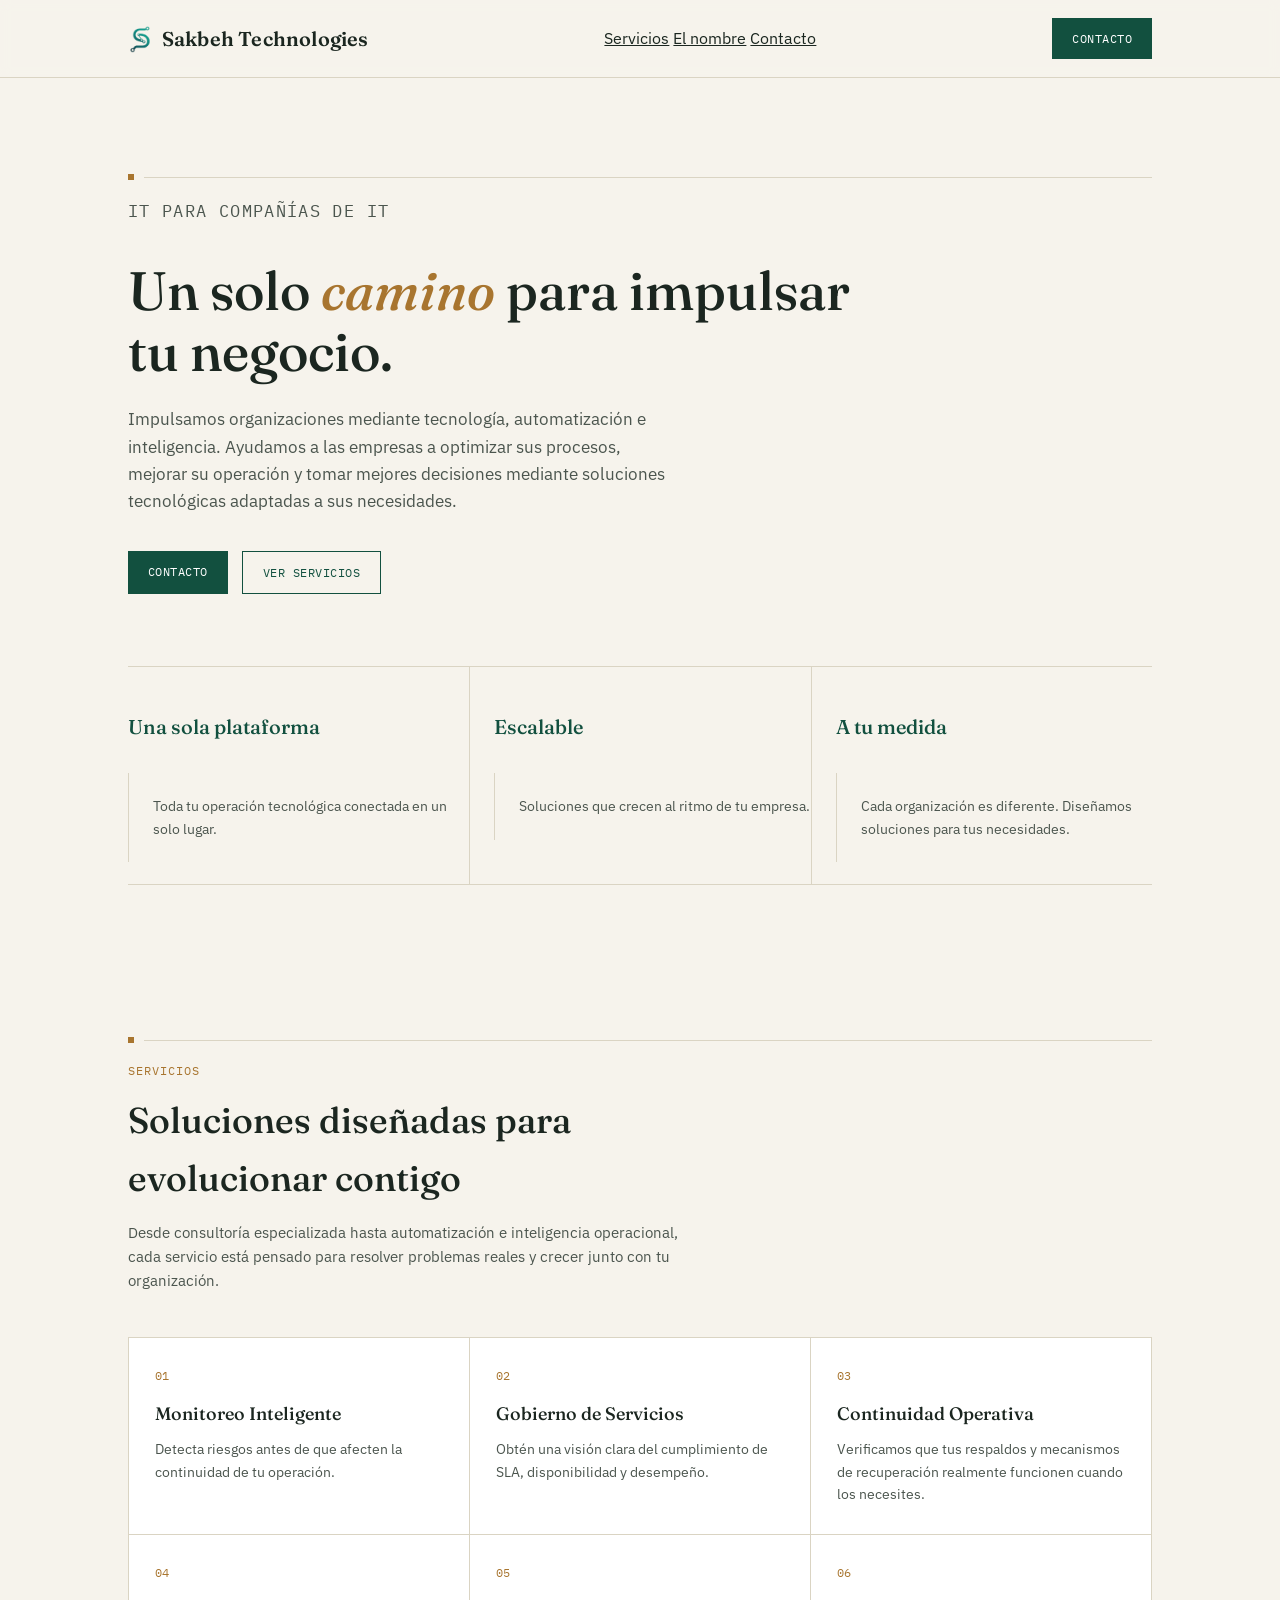
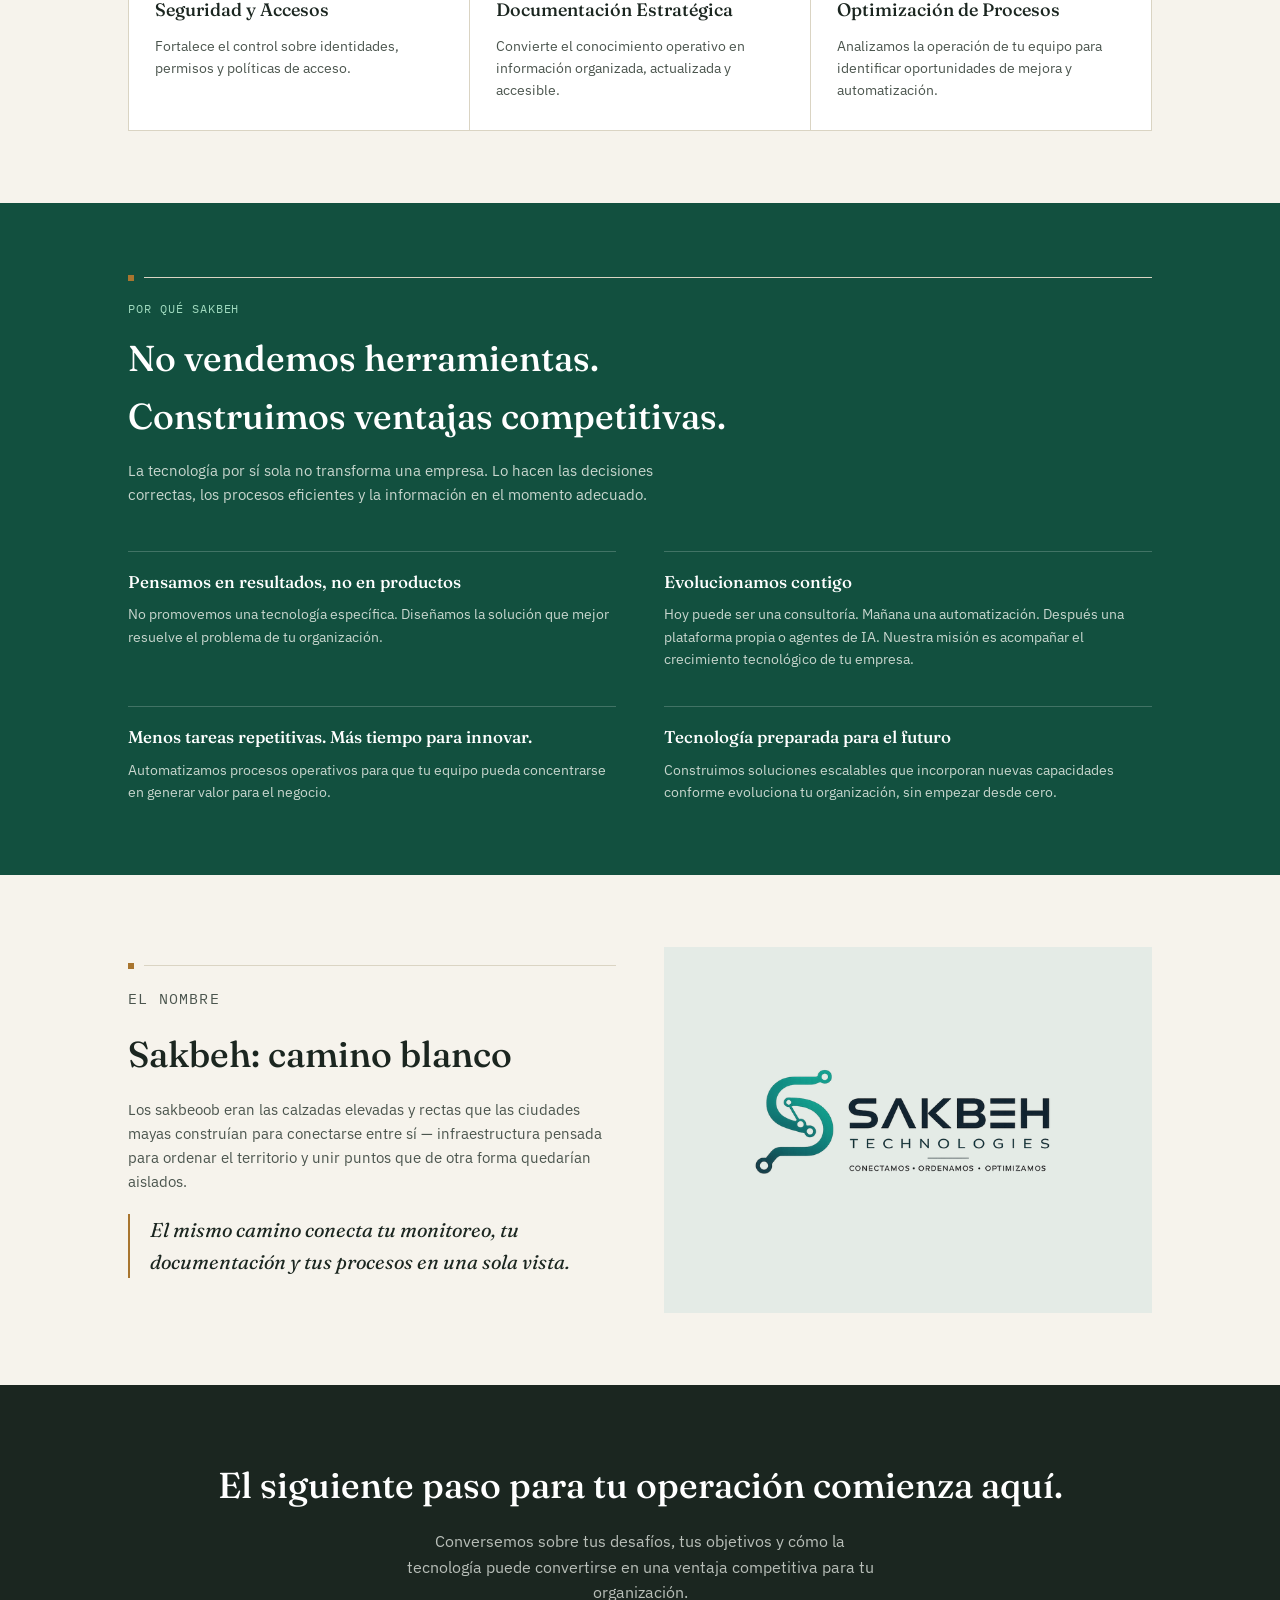
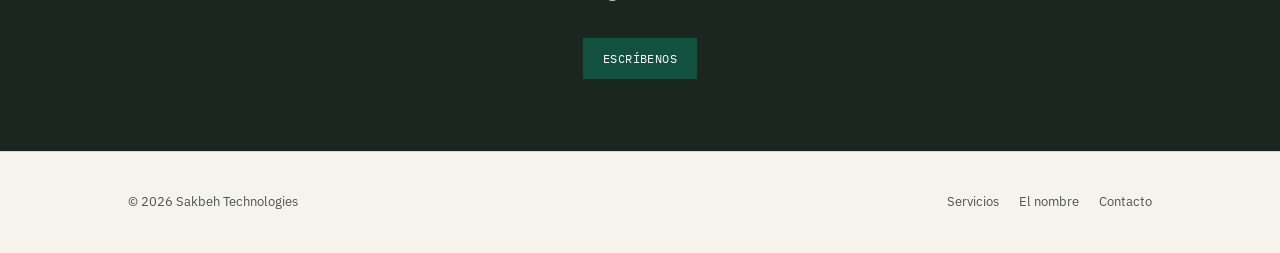
==== index.html @ a86a06f8 "Add files via upload" ====
<!DOCTYPE html>
<html lang="es-MX">
<head>
<meta charset="UTF-8">
<meta name="viewport" content="width=device-width, initial-scale=1.0">
<title>Sakbeh Technologies — Orden y visibilidad para tu infraestructura de IT</title>
<meta name="description" content="Monitoreo, documentación y mejora de procesos para compañías de IT. Suscripción mensual, sin instalaciones complejas.">
<link rel="preconnect" href="https://fonts.googleapis.com">
<link rel="preconnect" href="https://fonts.gstatic.com" crossorigin>
<link href="https://fonts.googleapis.com/css2?family=Fraunces:opsz,wght@9..144,400;9..144,500;9..144,600&family=IBM+Plex+Sans:wght@400;500;600&family=IBM+Plex+Mono:wght@500&display=swap" rel="stylesheet">
<style>
  :root{
    --bg:#F6F3EC;
    --bg-raised:#FFFFFF;
    --ink:#1B2620;
    --ink-soft:#4B554E;
    --accent:#12503F;
    --accent-soft:#E4EBE6;
    --gold:#A8752F;
    --line:#DAD4C3;
    --font-display:'Fraunces', serif;
    --font-body:'IBM Plex Sans', sans-serif;
    --font-mono:'IBM Plex Mono', monospace;
  }
  *{box-sizing:border-box;}
  html{scroll-behavior:smooth;}
  body{
    margin:0;
    background:var(--bg);
    color:var(--ink);
    font-family:var(--font-body);
    line-height:1.6;
    -webkit-font-smoothing:antialiased;
  }
  a{color:inherit;}
  .wrap{max-width:1080px;margin:0 auto;padding:0 28px;}
  .eyebrow{
    font-family:var(--font-mono);
    font-size:12px;
    letter-spacing:.08em;
    text-transform:uppercase;
    color:var(--gold);
  }

  /* Path motif — a running horizontal line with waypoints, echoing a sakbe' */
  .path-rule{
    display:flex;
    align-items:center;
    gap:10px;
    margin:0 0 18px;
  }
  .path-rule .dot{width:6px;height:6px;background:var(--gold);flex:none;}
  .path-rule .seg{height:1px;background:var(--line);flex:1;}

  /* Header */
  header{
    position:sticky;top:0;
    background:rgba(246,243,236,.92);
    backdrop-filter:blur(6px);
    border-bottom:1px solid var(--line);
    z-index:10;
  }
  .nav{
    display:flex;align-items:center;justify-content:space-between;
    padding:18px 28px;max-width:1080px;margin:0 auto;
  }
  .brand{
    font-family:var(--font-display);
    font-size:20px;font-weight:600;letter-spacing:.01em;
    display:flex;align-items:center;gap:10px;text-decoration:none;
  }
  .brand-icon{height:28px;width:auto;flex:none;display:block;}
  nav .links{display:flex;gap:32px;font-size:14px;}
  nav .links a{text-decoration:none;color:var(--ink-soft);}
  nav .links a:hover{color:var(--accent);}
  .btn{
    font-family:var(--font-mono);
    font-size:12px;letter-spacing:.04em;text-transform:uppercase;
    background:var(--accent);color:#fff;
    padding:11px 20px;text-decoration:none;
    display:inline-block;
  }
  .btn:hover{background:#0D3D30;}
  .btn-outline{
    background:transparent;border:1px solid var(--accent);color:var(--accent);
  }
  .btn-outline:hover{background:var(--accent-soft);}
  .menu-toggle{display:none;background:none;border:none;font-size:22px;cursor:pointer;color:var(--ink);}

  /* Hero */
  .hero{padding:96px 0 80px;}
  .hero h1{
    font-family:var(--font-display);
    font-size:clamp(34px,5vw,54px);
    font-weight:500;
    line-height:1.12;
    max-width:780px;
    margin:0 0 24px;
  }
  .hero h1 em{font-style:italic;color:var(--gold);}
  .hero p{
    max-width:540px;font-size:17px;color:var(--ink-soft);margin:0 0 36px;
  }
  .hero .actions{display:flex;gap:14px;flex-wrap:wrap;}

  .stats{
    display:grid;grid-template-columns:repeat(3,1fr);
    border-top:1px solid var(--line);border-bottom:1px solid var(--line);
    margin-top:72px;
  }
  .stats div{padding:22px 0;border-left:1px solid var(--line);padding-left:24px;}
  .stats div:first-child{border-left:none;padding-left:0;}
  .stats .num{font-family:var(--font-display);font-size:20px;font-weight:500;color:var(--accent);margin-bottom:8px;}
  .stats .label{font-size:14px;color:var(--ink-soft);}

  /* Sections */
  section{padding:72px 0;}
  h2{
    font-family:var(--font-display);
    font-size:clamp(26px,3.4vw,36px);
    font-weight:500;
    margin:0 0 14px;
    max-width:600px;
  }
  .section-intro{color:var(--ink-soft);max-width:560px;margin:0 0 44px;font-size:15px;}

  .services{
    display:grid;grid-template-columns:repeat(3,1fr);gap:1px;
    background:var(--line);border:1px solid var(--line);
  }
  .service{
    background:var(--bg-raised);padding:28px 26px;
  }
  .service .idx{font-family:var(--font-mono);font-size:12px;color:var(--gold);}
  .service h3{
    font-family:var(--font-display);font-weight:500;font-size:18px;margin:14px 0 10px;
  }
  .service p{font-size:14px;color:var(--ink-soft);margin:0;}

  .why{background:var(--accent);color:#EDF2EF;}
  .why h2{color:#fff;}
  .why .section-intro{color:#C8D6CE;}
  .why-grid{display:grid;grid-template-columns:1fr 1fr;gap:36px 48px;}
  .why-item{border-top:1px solid rgba(255,255,255,.2);padding-top:16px;}
  .why-item h3{font-family:var(--font-display);font-weight:500;font-size:17px;margin:0 0 8px;color:#fff;}
  .why-item p{font-size:14px;color:#C8D6CE;margin:0;}

  .name{
    display:grid;grid-template-columns:1fr 1fr;gap:48px;align-items:center;
  }
  .name-visual{
    aspect-ratio:4/3;background:var(--accent-soft);position:relative;overflow:hidden;
    display:flex;align-items:center;justify-content:center;padding:40px;
  }
  .name-logo{max-width:80%;max-height:70%;object-fit:contain;}
  .name p{font-size:15px;color:var(--ink-soft);}
  .name blockquote{
    font-family:var(--font-display);font-style:italic;font-size:20px;
    color:var(--ink);margin:20px 0;padding-left:20px;border-left:2px solid var(--gold);
  }

  .cta{
    background:var(--ink);color:#F3F1EA;text-align:center;
  }
  .cta h2{color:#fff;max-width:none;}
  .cta p{color:#B9BFB9;max-width:480px;margin:0 auto 32px;}
  .cta .actions{display:flex;justify-content:center;gap:14px;flex-wrap:wrap;}

  footer{
    padding:40px 0;border-top:1px solid var(--line);
    display:flex;justify-content:space-between;align-items:center;flex-wrap:wrap;gap:16px;
    font-size:13px;color:var(--ink-soft);
  }
  footer .f-links{display:flex;gap:20px;}
  footer a{text-decoration:none;}
  footer a:hover{color:var(--accent);}

  @media (max-width:800px){
    .services{grid-template-columns:1fr;}
    .why-grid{grid-template-columns:1fr;}
    .name{grid-template-columns:1fr;}
    .stats{grid-template-columns:1fr;}
    .stats div{border-left:none;border-top:1px solid var(--line);padding-left:0;padding-top:16px;}
    .stats div:first-child{border-top:none;}
    nav .links{display:none;}
    .menu-toggle{display:block;}
  }
</style>
</head>
<body>

<header>
  <div class="nav">
    <a href="#" class="brand">
      <img src="[data-uri]" alt="" class="brand-icon">
      Sakbeh Technologies
    </a>
    <nav class="links">
      <a href="#servicios">Servicios</a>
      <a href="#nombre">El nombre</a>
      <a href="#contacto">Contacto</a>
    </nav>
    <a href="mailto:contacto@sakbeh.com" class="btn">Contacto</a>
  </div>
</header>

<main>
  <section class="hero">
    <div class="wrap">
      <div class="path-rule"><span class="dot"></span><span class="seg"></span></div>
      <p class="eyebrow">IT para compañías de IT</p>
      <h1>Un solo <em>camino</em> para impulsar tu negocio.</h1>
      <p>Impulsamos organizaciones mediante tecnología, automatización e inteligencia. Ayudamos a las empresas a optimizar sus procesos, mejorar su operación y tomar mejores decisiones mediante soluciones tecnológicas adaptadas a sus necesidades.</p>
      <div class="actions">
        <a href="mailto:contacto@sakbeh.com" class="btn">Contacto</a>
        <a href="#servicios" class="btn btn-outline">Ver servicios</a>
      </div>

      <div class="stats">
        <div><div class="num">Una sola plataforma</div><div class="label">Toda tu operación tecnológica conectada en un solo lugar.</div></div>
        <div><div class="num">Escalable</div><div class="label">Soluciones que crecen al ritmo de tu empresa.</div></div>
        <div><div class="num">A tu medida</div><div class="label">Cada organización es diferente. Diseñamos soluciones para tus necesidades.</div></div>
      </div>
    </div>
  </section>

  <section id="servicios">
    <div class="wrap">
      <div class="path-rule"><span class="dot"></span><span class="seg"></span></div>
      <p class="eyebrow">Servicios</p>
      <h2>Soluciones diseñadas para evolucionar contigo</h2>
      <p class="section-intro">Desde consultoría especializada hasta automatización e inteligencia operacional, cada servicio está pensado para resolver problemas reales y crecer junto con tu organización.</p>

      <div class="services">
        <div class="service">
          <div class="idx">01</div>
          <h3>Monitoreo Inteligente</h3>
          <p>Detecta riesgos antes de que afecten la continuidad de tu operación.</p>
        </div>
        <div class="service">
          <div class="idx">02</div>
          <h3>Gobierno de Servicios</h3>
          <p>Obtén una visión clara del cumplimiento de SLA, disponibilidad y desempeño.</p>
        </div>
        <div class="service">
          <div class="idx">03</div>
          <h3>Continuidad Operativa</h3>
          <p>Verificamos que tus respaldos y mecanismos de recuperación realmente funcionen cuando los necesites.</p>
        </div>
        <div class="service">
          <div class="idx">04</div>
          <h3>Seguridad y Accesos</h3>
          <p>Fortalece el control sobre identidades, permisos y políticas de acceso.</p>
        </div>
        <div class="service">
          <div class="idx">05</div>
          <h3>Documentación Estratégica</h3>
          <p>Convierte el conocimiento operativo en información organizada, actualizada y accesible.</p>
        </div>
        <div class="service">
          <div class="idx">06</div>
          <h3>Optimización de Procesos</h3>
          <p>Analizamos la operación de tu equipo para identificar oportunidades de mejora y automatización.</p>
        </div>
      </div>
    </div>
  </section>

  <section class="why">
    <div class="wrap">
      <div class="path-rule"><span class="dot"></span><span class="seg"></span></div>
      <p class="eyebrow" style="color:#9FD9BE">Por qué Sakbeh</p>
      <h2>No vendemos herramientas. Construimos ventajas competitivas.</h2>
      <p class="section-intro">La tecnología por sí sola no transforma una empresa. Lo hacen las decisiones correctas, los procesos eficientes y la información en el momento adecuado.</p>
      <div class="why-grid">
        <div class="why-item">
          <h3>Pensamos en resultados, no en productos</h3>
          <p>No promovemos una tecnología específica. Diseñamos la solución que mejor resuelve el problema de tu organización.</p>
        </div>
        <div class="why-item">
          <h3>Evolucionamos contigo</h3>
          <p>Hoy puede ser una consultoría. Mañana una automatización. Después una plataforma propia o agentes de IA. Nuestra misión es acompañar el crecimiento tecnológico de tu empresa.</p>
        </div>
        <div class="why-item">
          <h3>Menos tareas repetitivas. Más tiempo para innovar.</h3>
          <p>Automatizamos procesos operativos para que tu equipo pueda concentrarse en generar valor para el negocio.</p>
        </div>
        <div class="why-item">
          <h3>Tecnología preparada para el futuro</h3>
          <p>Construimos soluciones escalables que incorporan nuevas capacidades conforme evoluciona tu organización, sin empezar desde cero.</p>
        </div>
      </div>
    </div>
  </section>

  <section id="nombre">
    <div class="wrap name">
      <div>
        <div class="path-rule"><span class="dot"></span><span class="seg"></span></div>
        <p class="eyebrow">El nombre</p>
        <h2>Sakbeh: camino blanco</h2>
        <p>Los sakbeoob eran las calzadas elevadas y rectas que las ciudades mayas construían para conectarse entre sí — infraestructura pensada para ordenar el territorio y unir puntos que de otra forma quedarían aislados.</p>
        <blockquote>El mismo camino conecta tu monitoreo, tu documentación y tus procesos en una sola vista.</blockquote>
      </div>
      <div class="name-visual">
        <img src="[data-uri]" alt="Logo de Sakbeh Technologies: un camino que conecta nodos, formando una S" class="name-logo">
      </div>
    </div>
  </section>

  <section class="cta" id="contacto">
    <div class="wrap">
      <h2>El siguiente paso para tu operación comienza aquí.</h2>
      <p>Conversemos sobre tus desafíos, tus objetivos y cómo la tecnología puede convertirse en una ventaja competitiva para tu organización.</p>
      <div class="actions">
        <a href="mailto:contacto@sakbeh.com" class="btn">Escríbenos</a>
      </div>
    </div>
  </section>
</main>

<footer>
  <div class="wrap" style="display:flex;justify-content:space-between;align-items:center;flex-wrap:wrap;gap:16px;width:100%;">
    <span>© 2026 Sakbeh Technologies</span>
    <div class="f-links">
      <a href="#servicios">Servicios</a>
      <a href="#nombre">El nombre</a>
      <a href="#contacto">Contacto</a>
    </div>
  </div>
</footer>

</body>
</html>
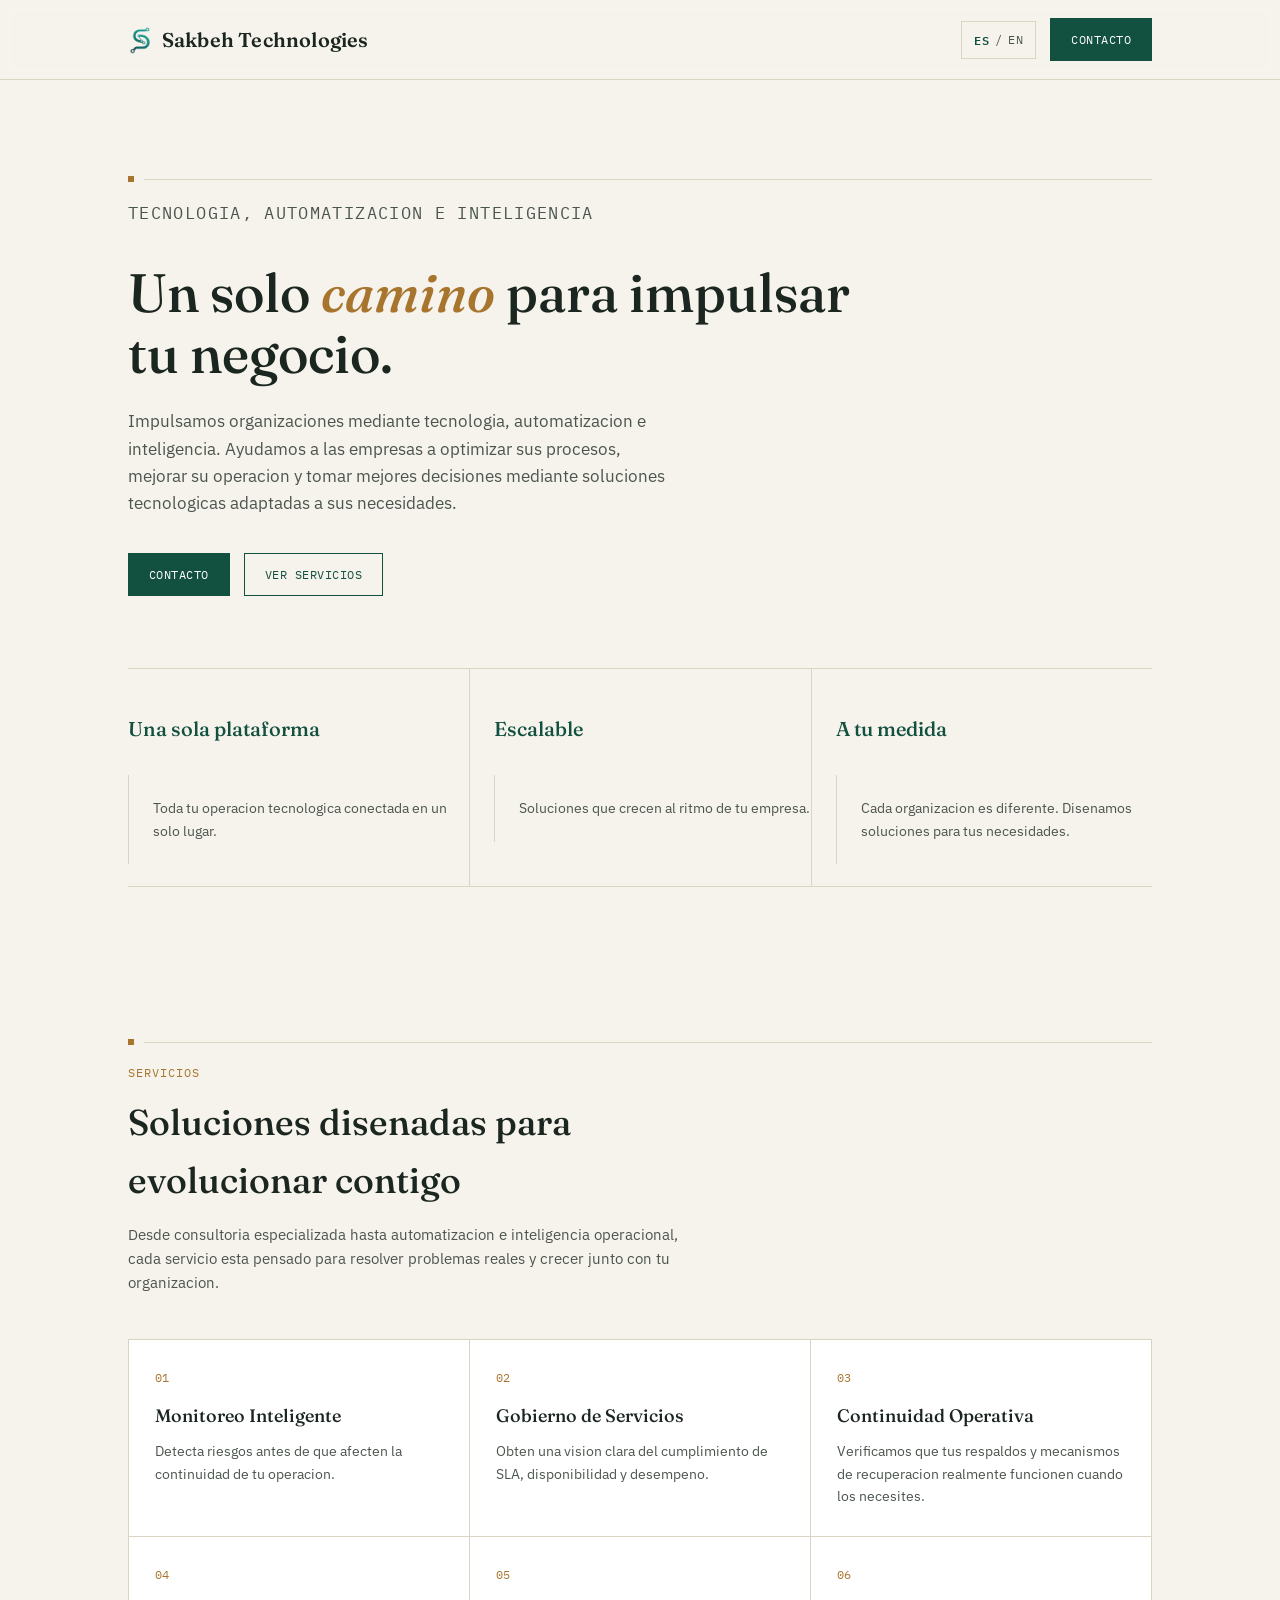
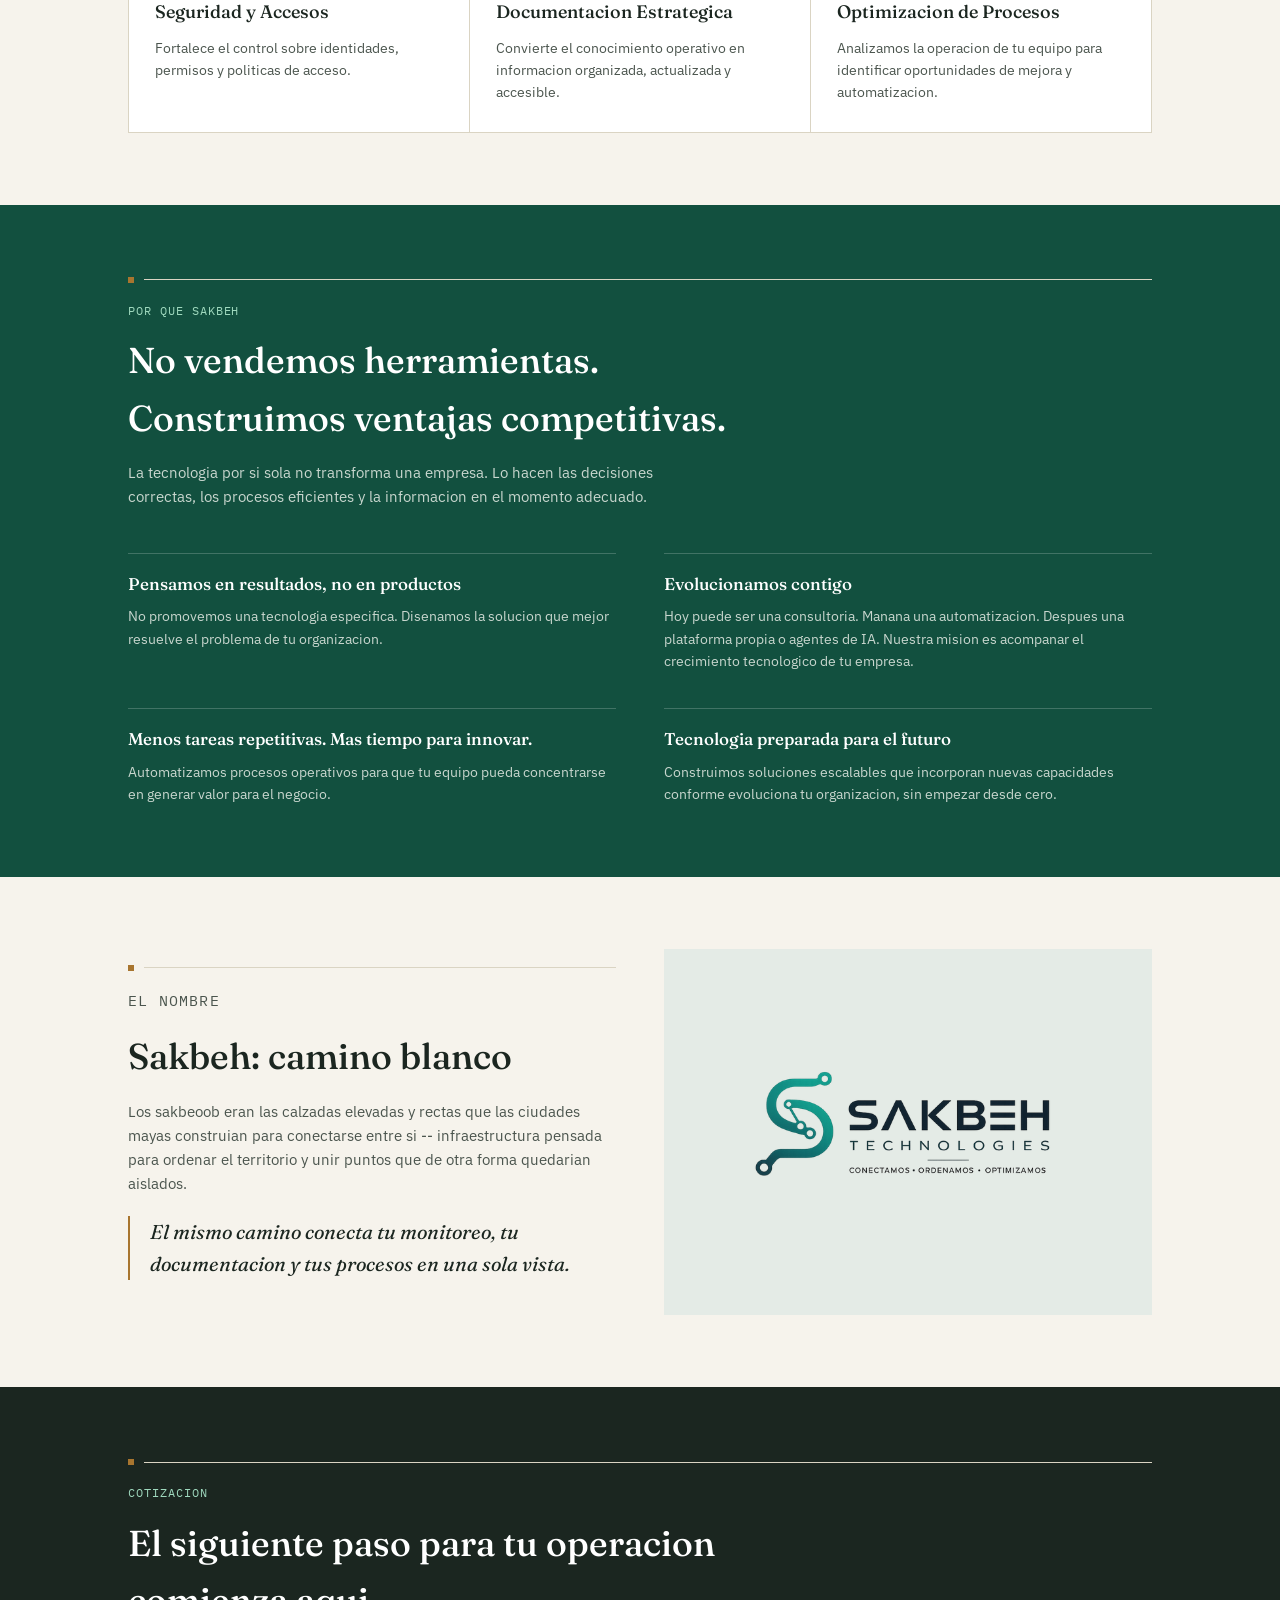
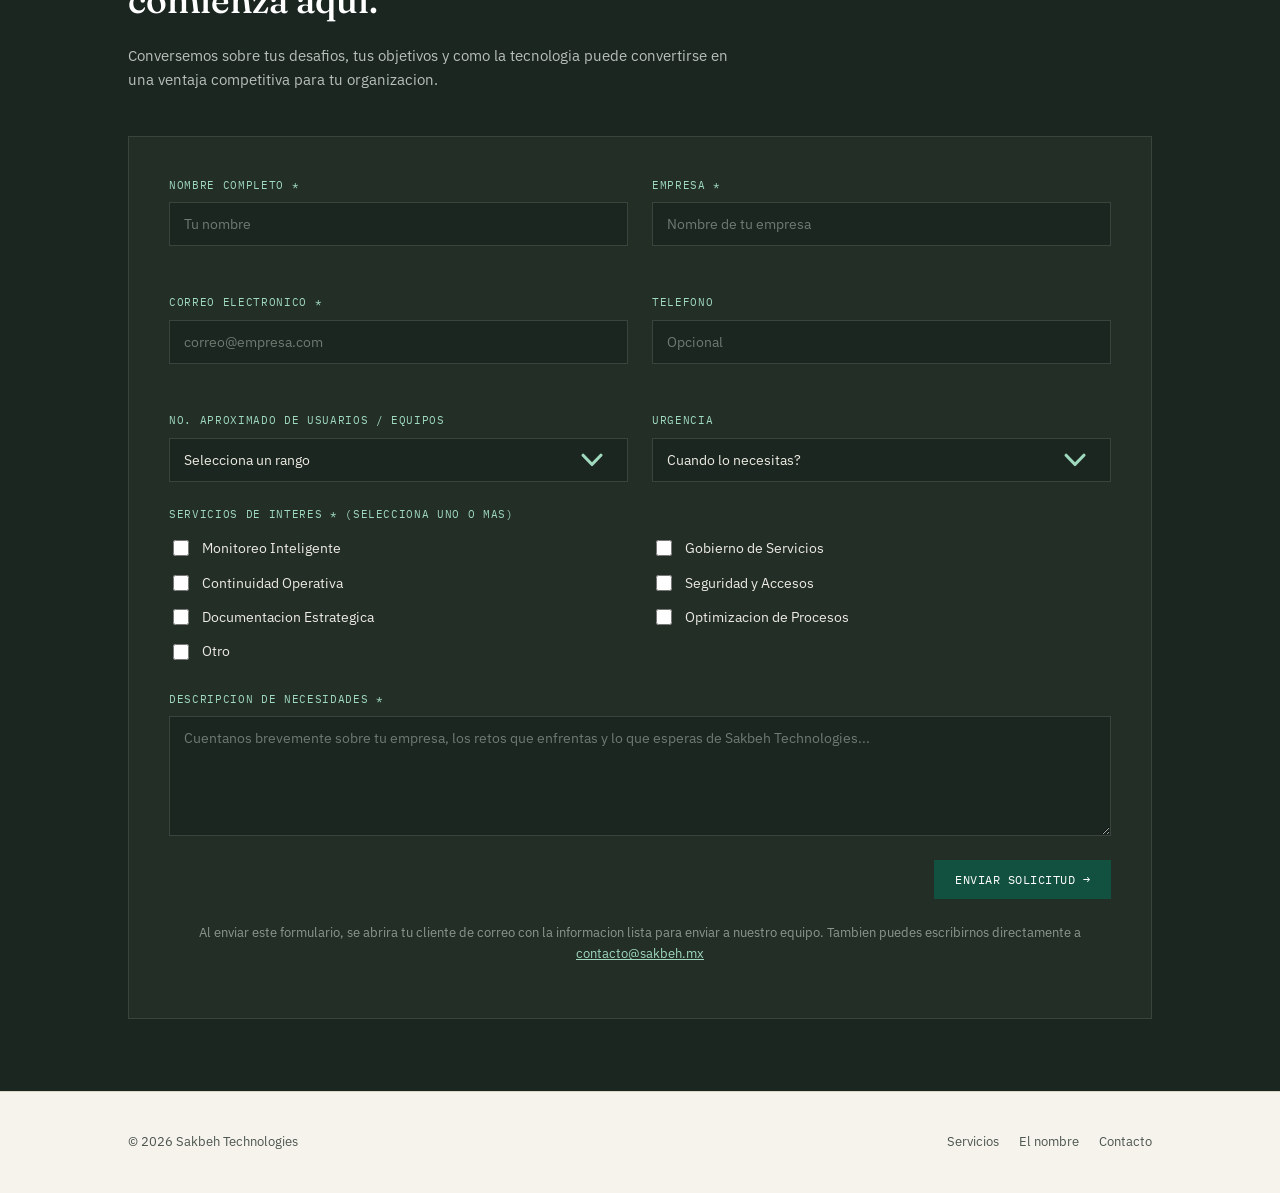
==== commit 50268c94: "Add files via upload" ====
--- a/index.html
+++ b/index.html
@@ -3,8 +3,8 @@
 <head>
 <meta charset="UTF-8">
 <meta name="viewport" content="width=device-width, initial-scale=1.0">
-<title>Sakbeh Technologies — Orden y visibilidad para tu infraestructura de IT</title>
-<meta name="description" content="Monitoreo, documentación y mejora de procesos para compañías de IT. Suscripción mensual, sin instalaciones complejas.">
+<title>Sakbeh Technologies</title>
+<meta name="description" content="Consultoria, automatizacion e inteligencia para impulsar tu operacion.">
 <link rel="preconnect" href="https://fonts.googleapis.com">
 <link rel="preconnect" href="https://fonts.gstatic.com" crossorigin>
 <link href="https://fonts.googleapis.com/css2?family=Fraunces:opsz,wght@9..144,400;9..144,500;9..144,600&family=IBM+Plex+Sans:wght@400;500;600&family=IBM+Plex+Mono:wght@500&display=swap" rel="stylesheet">
@@ -41,18 +41,10 @@
     text-transform:uppercase;
     color:var(--gold);
   }
-
-  /* Path motif — a running horizontal line with waypoints, echoing a sakbe' */
-  .path-rule{
-    display:flex;
-    align-items:center;
-    gap:10px;
-    margin:0 0 18px;
-  }
+  .path-rule{display:flex;align-items:center;gap:10px;margin:0 0 18px;}
   .path-rule .dot{width:6px;height:6px;background:var(--gold);flex:none;}
   .path-rule .seg{height:1px;background:var(--line);flex:1;}
 
-  /* Header */
   header{
     position:sticky;top:0;
     background:rgba(246,243,236,.92);
@@ -60,81 +52,46 @@
     border-bottom:1px solid var(--line);
     z-index:10;
   }
-  .nav{
-    display:flex;align-items:center;justify-content:space-between;
-    padding:18px 28px;max-width:1080px;margin:0 auto;
-  }
-  .brand{
-    font-family:var(--font-display);
-    font-size:20px;font-weight:600;letter-spacing:.01em;
-    display:flex;align-items:center;gap:10px;text-decoration:none;
-  }
+  .nav{display:flex;align-items:center;justify-content:space-between;padding:18px 28px;max-width:1080px;margin:0 auto;gap:16px;}
+  .brand{font-family:var(--font-display);font-size:20px;font-weight:600;letter-spacing:.01em;display:flex;align-items:center;gap:10px;text-decoration:none;}
   .brand-icon{height:28px;width:auto;flex:none;display:block;}
-  nav .links{display:flex;gap:32px;font-size:14px;}
-  nav .links a{text-decoration:none;color:var(--ink-soft);}
-  nav .links a:hover{color:var(--accent);}
+  .nav-right{display:flex;align-items:center;gap:14px;}
+  .lang-toggle{
+    font-family:var(--font-mono);font-size:12px;letter-spacing:.03em;
+    background:transparent;border:1px solid var(--line);color:var(--ink-soft);
+    padding:8px 12px;cursor:pointer;display:flex;align-items:center;gap:6px;
+  }
+  .lang-toggle:hover{border-color:var(--accent);color:var(--accent);}
+  .lang-toggle .active-lang{color:var(--accent);font-weight:600;}
   .btn{
-    font-family:var(--font-mono);
-    font-size:12px;letter-spacing:.04em;text-transform:uppercase;
-    background:var(--accent);color:#fff;
-    padding:11px 20px;text-decoration:none;
-    display:inline-block;
+    font-family:var(--font-mono);font-size:12px;letter-spacing:.04em;text-transform:uppercase;
+    background:var(--accent);color:#fff;padding:11px 20px;text-decoration:none;
+    display:inline-block;border:1px solid var(--accent);cursor:pointer;
   }
   .btn:hover{background:#0D3D30;}
-  .btn-outline{
-    background:transparent;border:1px solid var(--accent);color:var(--accent);
-  }
+  .btn-outline{background:transparent;border:1px solid var(--accent);color:var(--accent);}
   .btn-outline:hover{background:var(--accent-soft);}
-  .menu-toggle{display:none;background:none;border:none;font-size:22px;cursor:pointer;color:var(--ink);}
-
-  /* Hero */
+
   .hero{padding:96px 0 80px;}
-  .hero h1{
-    font-family:var(--font-display);
-    font-size:clamp(34px,5vw,54px);
-    font-weight:500;
-    line-height:1.12;
-    max-width:780px;
-    margin:0 0 24px;
-  }
+  .hero h1{font-family:var(--font-display);font-size:clamp(34px,5vw,54px);font-weight:500;line-height:1.12;max-width:780px;margin:0 0 24px;}
   .hero h1 em{font-style:italic;color:var(--gold);}
-  .hero p{
-    max-width:540px;font-size:17px;color:var(--ink-soft);margin:0 0 36px;
-  }
+  .hero p{max-width:540px;font-size:17px;color:var(--ink-soft);margin:0 0 36px;}
   .hero .actions{display:flex;gap:14px;flex-wrap:wrap;}
 
-  .stats{
-    display:grid;grid-template-columns:repeat(3,1fr);
-    border-top:1px solid var(--line);border-bottom:1px solid var(--line);
-    margin-top:72px;
-  }
+  .stats{display:grid;grid-template-columns:repeat(3,1fr);border-top:1px solid var(--line);border-bottom:1px solid var(--line);margin-top:72px;}
   .stats div{padding:22px 0;border-left:1px solid var(--line);padding-left:24px;}
   .stats div:first-child{border-left:none;padding-left:0;}
   .stats .num{font-family:var(--font-display);font-size:20px;font-weight:500;color:var(--accent);margin-bottom:8px;}
   .stats .label{font-size:14px;color:var(--ink-soft);}
 
-  /* Sections */
   section{padding:72px 0;}
-  h2{
-    font-family:var(--font-display);
-    font-size:clamp(26px,3.4vw,36px);
-    font-weight:500;
-    margin:0 0 14px;
-    max-width:600px;
-  }
+  h2{font-family:var(--font-display);font-size:clamp(26px,3.4vw,36px);font-weight:500;margin:0 0 14px;max-width:600px;}
   .section-intro{color:var(--ink-soft);max-width:560px;margin:0 0 44px;font-size:15px;}
 
-  .services{
-    display:grid;grid-template-columns:repeat(3,1fr);gap:1px;
-    background:var(--line);border:1px solid var(--line);
-  }
-  .service{
-    background:var(--bg-raised);padding:28px 26px;
-  }
+  .services{display:grid;grid-template-columns:repeat(3,1fr);gap:1px;background:var(--line);border:1px solid var(--line);}
+  .service{background:var(--bg-raised);padding:28px 26px;}
   .service .idx{font-family:var(--font-mono);font-size:12px;color:var(--gold);}
-  .service h3{
-    font-family:var(--font-display);font-weight:500;font-size:18px;margin:14px 0 10px;
-  }
+  .service h3{font-family:var(--font-display);font-weight:500;font-size:18px;margin:14px 0 10px;}
   .service p{font-size:14px;color:var(--ink-soft);margin:0;}
 
   .why{background:var(--accent);color:#EDF2EF;}
@@ -145,32 +102,41 @@
   .why-item h3{font-family:var(--font-display);font-weight:500;font-size:17px;margin:0 0 8px;color:#fff;}
   .why-item p{font-size:14px;color:#C8D6CE;margin:0;}
 
-  .name{
-    display:grid;grid-template-columns:1fr 1fr;gap:48px;align-items:center;
-  }
-  .name-visual{
-    aspect-ratio:4/3;background:var(--accent-soft);position:relative;overflow:hidden;
-    display:flex;align-items:center;justify-content:center;padding:40px;
-  }
+  .name{display:grid;grid-template-columns:1fr 1fr;gap:48px;align-items:center;}
+  .name-visual{aspect-ratio:4/3;background:var(--accent-soft);position:relative;overflow:hidden;display:flex;align-items:center;justify-content:center;padding:40px;}
   .name-logo{max-width:80%;max-height:70%;object-fit:contain;}
   .name p{font-size:15px;color:var(--ink-soft);}
-  .name blockquote{
-    font-family:var(--font-display);font-style:italic;font-size:20px;
-    color:var(--ink);margin:20px 0;padding-left:20px;border-left:2px solid var(--gold);
-  }
-
-  .cta{
-    background:var(--ink);color:#F3F1EA;text-align:center;
-  }
-  .cta h2{color:#fff;max-width:none;}
-  .cta p{color:#B9BFB9;max-width:480px;margin:0 auto 32px;}
-  .cta .actions{display:flex;justify-content:center;gap:14px;flex-wrap:wrap;}
-
-  footer{
-    padding:40px 0;border-top:1px solid var(--line);
-    display:flex;justify-content:space-between;align-items:center;flex-wrap:wrap;gap:16px;
-    font-size:13px;color:var(--ink-soft);
-  }
+  .name blockquote{font-family:var(--font-display);font-style:italic;font-size:20px;color:var(--ink);margin:20px 0;padding-left:20px;border-left:2px solid var(--gold);}
+
+  /* Quote form */
+  .quote-section{background:var(--ink);color:#EDEBE3;}
+  .quote-section h2{color:#fff;max-width:640px;}
+  .quote-section .section-intro{color:#B9BFB9;max-width:600px;}
+  .quote-form{
+    margin-top:44px;background:#232E27;border:1px solid #3A443D;padding:40px;
+  }
+  .form-grid{display:grid;grid-template-columns:1fr 1fr;gap:24px;}
+  .field{display:flex;flex-direction:column;gap:8px;margin-bottom:24px;}
+  .field label{font-family:var(--font-mono);font-size:11px;letter-spacing:.06em;text-transform:uppercase;color:#9FD9BE;}
+  .field input, .field select, .field textarea{
+    background:#1B2620;border:1px solid #3A443D;color:#EDEBE3;
+    padding:12px 14px;font-family:var(--font-body);font-size:14px;
+  }
+  .field input::placeholder, .field textarea::placeholder{color:#6E7A72;}
+  .field select{appearance:none;background-image:url("data:image/svg+xml,%3Csvg xmlns='http://www.w3.org/2000/svg' viewBox='0 0 20 20' fill='%239FD9BE'%3E%3Cpath fill-rule='evenodd' d='M5.23 7.21a.75.75 0 011.06.02L10 11.06l3.71-3.83a.75.75 0 111.08 1.04l-4.25 4.39a.75.75 0 01-1.08 0L5.21 8.27a.75.75 0 01.02-1.06z' clip-rule='evenodd'/%3E%3C/svg%3E");
+    background-repeat:no-repeat;background-position:right 14px center;padding-right:36px;
+  }
+  .field textarea{resize:vertical;min-height:120px;font-family:var(--font-body);}
+  .checkbox-group{margin-bottom:28px;}
+  .checkbox-group > label{font-family:var(--font-mono);font-size:11px;letter-spacing:.06em;text-transform:uppercase;color:#9FD9BE;display:block;margin-bottom:14px;}
+  .checkbox-grid{display:grid;grid-template-columns:1fr 1fr;gap:12px 24px;}
+  .checkbox-item{display:flex;align-items:center;gap:10px;font-size:14px;}
+  .checkbox-item input{width:16px;height:16px;accent-color:#9FD9BE;flex:none;}
+  .form-submit-row{display:flex;justify-content:flex-end;margin-top:8px;}
+  .form-note{font-size:13px;color:#8B978F;text-align:center;margin-top:24px;}
+  .form-note a{color:#9FD9BE;text-decoration:underline;}
+
+  footer{padding:40px 0;border-top:1px solid var(--line);display:flex;justify-content:space-between;align-items:center;flex-wrap:wrap;gap:16px;font-size:13px;color:var(--ink-soft);}
   footer .f-links{display:flex;gap:20px;}
   footer a{text-decoration:none;}
   footer a:hover{color:var(--accent);}
@@ -182,8 +148,9 @@
     .stats{grid-template-columns:1fr;}
     .stats div{border-left:none;border-top:1px solid var(--line);padding-left:0;padding-top:16px;}
     .stats div:first-child{border-top:none;}
-    nav .links{display:none;}
-    .menu-toggle{display:block;}
+    .form-grid{grid-template-columns:1fr;}
+    .checkbox-grid{grid-template-columns:1fr;}
+    .quote-form{padding:24px;}
   }
 </style>
 </head>
@@ -195,12 +162,12 @@
       <img src="[data-uri]" alt="" class="brand-icon">
       Sakbeh Technologies
     </a>
-    <nav class="links">
-      <a href="#servicios">Servicios</a>
-      <a href="#nombre">El nombre</a>
-      <a href="#contacto">Contacto</a>
-    </nav>
-    <a href="mailto:contacto@sakbeh.com" class="btn">Contacto</a>
+    <div class="nav-right">
+      <button class="lang-toggle" id="langToggle" type="button" aria-label="Switch language">
+        <span id="langEs" class="active-lang">ES</span>/<span id="langEn">EN</span>
+      </button>
+      <a href="#cotizar" class="btn" data-i18n="nav.ctaBtn">Contacto</a>
+    </div>
   </div>
 </header>
 
@@ -208,18 +175,18 @@
   <section class="hero">
     <div class="wrap">
       <div class="path-rule"><span class="dot"></span><span class="seg"></span></div>
-      <p class="eyebrow">IT para compañías de IT</p>
-      <h1>Un solo <em>camino</em> para impulsar tu negocio.</h1>
-      <p>Impulsamos organizaciones mediante tecnología, automatización e inteligencia. Ayudamos a las empresas a optimizar sus procesos, mejorar su operación y tomar mejores decisiones mediante soluciones tecnológicas adaptadas a sus necesidades.</p>
+      <p class="eyebrow" data-i18n="hero.eyebrow">Tecnologia, automatizacion e inteligencia</p>
+      <h1 data-i18n-html="hero.h1">Un solo <em>camino</em> para impulsar tu negocio.</h1>
+      <p data-i18n="hero.p">Impulsamos organizaciones mediante tecnologia, automatizacion e inteligencia. Ayudamos a las empresas a optimizar sus procesos, mejorar su operacion y tomar mejores decisiones mediante soluciones tecnologicas adaptadas a sus necesidades.</p>
       <div class="actions">
-        <a href="mailto:contacto@sakbeh.com" class="btn">Contacto</a>
-        <a href="#servicios" class="btn btn-outline">Ver servicios</a>
+        <a href="#cotizar" class="btn" data-i18n="hero.ctaPrimary">Contacto</a>
+        <a href="#servicios" class="btn btn-outline" data-i18n="hero.ctaSecondary">Ver servicios</a>
       </div>
 
       <div class="stats">
-        <div><div class="num">Una sola plataforma</div><div class="label">Toda tu operación tecnológica conectada en un solo lugar.</div></div>
-        <div><div class="num">Escalable</div><div class="label">Soluciones que crecen al ritmo de tu empresa.</div></div>
-        <div><div class="num">A tu medida</div><div class="label">Cada organización es diferente. Diseñamos soluciones para tus necesidades.</div></div>
+        <div><div class="num" data-i18n="stats.1.title">Una sola plataforma</div><div class="label" data-i18n="stats.1.desc">Toda tu operacion tecnologica conectada en un solo lugar.</div></div>
+        <div><div class="num" data-i18n="stats.2.title">Escalable</div><div class="label" data-i18n="stats.2.desc">Soluciones que crecen al ritmo de tu empresa.</div></div>
+        <div><div class="num" data-i18n="stats.3.title">A tu medida</div><div class="label" data-i18n="stats.3.desc">Cada organizacion es diferente. Disenamos soluciones para tus necesidades.</div></div>
       </div>
     </div>
   </section>
@@ -227,40 +194,40 @@
   <section id="servicios">
     <div class="wrap">
       <div class="path-rule"><span class="dot"></span><span class="seg"></span></div>
-      <p class="eyebrow">Servicios</p>
-      <h2>Soluciones diseñadas para evolucionar contigo</h2>
-      <p class="section-intro">Desde consultoría especializada hasta automatización e inteligencia operacional, cada servicio está pensado para resolver problemas reales y crecer junto con tu organización.</p>
+      <p class="eyebrow" data-i18n="services.eyebrow">Servicios</p>
+      <h2 data-i18n="services.h2">Soluciones disenadas para evolucionar contigo</h2>
+      <p class="section-intro" data-i18n="services.intro">Desde consultoria especializada hasta automatizacion e inteligencia operacional, cada servicio esta pensado para resolver problemas reales y crecer junto con tu organizacion.</p>
 
       <div class="services">
         <div class="service">
           <div class="idx">01</div>
-          <h3>Monitoreo Inteligente</h3>
-          <p>Detecta riesgos antes de que afecten la continuidad de tu operación.</p>
+          <h3 data-i18n="services.1.title">Monitoreo Inteligente</h3>
+          <p data-i18n="services.1.desc">Detecta riesgos antes de que afecten la continuidad de tu operacion.</p>
         </div>
         <div class="service">
           <div class="idx">02</div>
-          <h3>Gobierno de Servicios</h3>
-          <p>Obtén una visión clara del cumplimiento de SLA, disponibilidad y desempeño.</p>
+          <h3 data-i18n="services.2.title">Gobierno de Servicios</h3>
+          <p data-i18n="services.2.desc">Obten una vision clara del cumplimiento de SLA, disponibilidad y desempeno.</p>
         </div>
         <div class="service">
           <div class="idx">03</div>
-          <h3>Continuidad Operativa</h3>
-          <p>Verificamos que tus respaldos y mecanismos de recuperación realmente funcionen cuando los necesites.</p>
+          <h3 data-i18n="services.3.title">Continuidad Operativa</h3>
+          <p data-i18n="services.3.desc">Verificamos que tus respaldos y mecanismos de recuperacion realmente funcionen cuando los necesites.</p>
         </div>
         <div class="service">
           <div class="idx">04</div>
-          <h3>Seguridad y Accesos</h3>
-          <p>Fortalece el control sobre identidades, permisos y políticas de acceso.</p>
+          <h3 data-i18n="services.4.title">Seguridad y Accesos</h3>
+          <p data-i18n="services.4.desc">Fortalece el control sobre identidades, permisos y politicas de acceso.</p>
         </div>
         <div class="service">
           <div class="idx">05</div>
-          <h3>Documentación Estratégica</h3>
-          <p>Convierte el conocimiento operativo en información organizada, actualizada y accesible.</p>
+          <h3 data-i18n="services.5.title">Documentacion Estrategica</h3>
+          <p data-i18n="services.5.desc">Convierte el conocimiento operativo en informacion organizada, actualizada y accesible.</p>
         </div>
         <div class="service">
           <div class="idx">06</div>
-          <h3>Optimización de Procesos</h3>
-          <p>Analizamos la operación de tu equipo para identificar oportunidades de mejora y automatización.</p>
+          <h3 data-i18n="services.6.title">Optimizacion de Procesos</h3>
+          <p data-i18n="services.6.desc">Analizamos la operacion de tu equipo para identificar oportunidades de mejora y automatizacion.</p>
         </div>
       </div>
     </div>
@@ -269,25 +236,25 @@
   <section class="why">
     <div class="wrap">
       <div class="path-rule"><span class="dot"></span><span class="seg"></span></div>
-      <p class="eyebrow" style="color:#9FD9BE">Por qué Sakbeh</p>
-      <h2>No vendemos herramientas. Construimos ventajas competitivas.</h2>
-      <p class="section-intro">La tecnología por sí sola no transforma una empresa. Lo hacen las decisiones correctas, los procesos eficientes y la información en el momento adecuado.</p>
+      <p class="eyebrow" style="color:#9FD9BE" data-i18n="why.eyebrow">Por que Sakbeh</p>
+      <h2 data-i18n="why.h2">No vendemos herramientas. Construimos ventajas competitivas.</h2>
+      <p class="section-intro" data-i18n="why.intro">La tecnologia por si sola no transforma una empresa. Lo hacen las decisiones correctas, los procesos eficientes y la informacion en el momento adecuado.</p>
       <div class="why-grid">
         <div class="why-item">
-          <h3>Pensamos en resultados, no en productos</h3>
-          <p>No promovemos una tecnología específica. Diseñamos la solución que mejor resuelve el problema de tu organización.</p>
+          <h3 data-i18n="why.1.title">Pensamos en resultados, no en productos</h3>
+          <p data-i18n="why.1.desc">No promovemos una tecnologia especifica. Disenamos la solucion que mejor resuelve el problema de tu organizacion.</p>
         </div>
         <div class="why-item">
-          <h3>Evolucionamos contigo</h3>
-          <p>Hoy puede ser una consultoría. Mañana una automatización. Después una plataforma propia o agentes de IA. Nuestra misión es acompañar el crecimiento tecnológico de tu empresa.</p>
+          <h3 data-i18n="why.2.title">Evolucionamos contigo</h3>
+          <p data-i18n="why.2.desc">Hoy puede ser una consultoria. Manana una automatizacion. Despues una plataforma propia o agentes de IA. Nuestra mision es acompanar el crecimiento tecnologico de tu empresa.</p>
         </div>
         <div class="why-item">
-          <h3>Menos tareas repetitivas. Más tiempo para innovar.</h3>
-          <p>Automatizamos procesos operativos para que tu equipo pueda concentrarse en generar valor para el negocio.</p>
+          <h3 data-i18n="why.3.title">Menos tareas repetitivas. Mas tiempo para innovar.</h3>
+          <p data-i18n="why.3.desc">Automatizamos procesos operativos para que tu equipo pueda concentrarse en generar valor para el negocio.</p>
         </div>
         <div class="why-item">
-          <h3>Tecnología preparada para el futuro</h3>
-          <p>Construimos soluciones escalables que incorporan nuevas capacidades conforme evoluciona tu organización, sin empezar desde cero.</p>
+          <h3 data-i18n="why.4.title">Tecnologia preparada para el futuro</h3>
+          <p data-i18n="why.4.desc">Construimos soluciones escalables que incorporan nuevas capacidades conforme evoluciona tu organizacion, sin empezar desde cero.</p>
         </div>
       </div>
     </div>
@@ -297,38 +264,254 @@
     <div class="wrap name">
       <div>
         <div class="path-rule"><span class="dot"></span><span class="seg"></span></div>
-        <p class="eyebrow">El nombre</p>
-        <h2>Sakbeh: camino blanco</h2>
-        <p>Los sakbeoob eran las calzadas elevadas y rectas que las ciudades mayas construían para conectarse entre sí — infraestructura pensada para ordenar el territorio y unir puntos que de otra forma quedarían aislados.</p>
-        <blockquote>El mismo camino conecta tu monitoreo, tu documentación y tus procesos en una sola vista.</blockquote>
+        <p class="eyebrow" data-i18n="name.eyebrow">El nombre</p>
+        <h2 data-i18n="name.h2">Sakbeh: camino blanco</h2>
+        <p data-i18n="name.p">Los sakbeoob eran las calzadas elevadas y rectas que las ciudades mayas construian para conectarse entre si -- infraestructura pensada para ordenar el territorio y unir puntos que de otra forma quedarian aislados.</p>
+        <blockquote data-i18n="name.quote">El mismo camino conecta tu monitoreo, tu documentacion y tus procesos en una sola vista.</blockquote>
       </div>
       <div class="name-visual">
-        <img src="[data-uri]" alt="Logo de Sakbeh Technologies: un camino que conecta nodos, formando una S" class="name-logo">
+        <img src="[data-uri]" alt="Logo de Sakbeh Technologies" class="name-logo">
       </div>
     </div>
   </section>
 
-  <section class="cta" id="contacto">
+  <section class="quote-section" id="cotizar">
     <div class="wrap">
-      <h2>El siguiente paso para tu operación comienza aquí.</h2>
-      <p>Conversemos sobre tus desafíos, tus objetivos y cómo la tecnología puede convertirse en una ventaja competitiva para tu organización.</p>
-      <div class="actions">
-        <a href="mailto:contacto@sakbeh.com" class="btn">Escríbenos</a>
-      </div>
+      <div class="path-rule"><span class="dot"></span><span class="seg"></span></div>
+      <p class="eyebrow" style="color:#9FD9BE" data-i18n="quote.eyebrow">Cotizacion</p>
+      <h2 data-i18n="quote.h2">El siguiente paso para tu operacion comienza aqui.</h2>
+      <p class="section-intro" data-i18n="quote.p">Conversemos sobre tus desafios, tus objetivos y como la tecnologia puede convertirse en una ventaja competitiva para tu organizacion.</p>
+
+      <form class="quote-form" id="quoteForm">
+        <div class="form-grid">
+          <div class="field">
+            <label data-i18n="quote.form.name">Nombre completo *</label>
+            <input type="text" name="nombre" required data-i18n-placeholder="quote.form.namePh" placeholder="Tu nombre">
+          </div>
+          <div class="field">
+            <label data-i18n="quote.form.company">Empresa *</label>
+            <input type="text" name="empresa" required data-i18n-placeholder="quote.form.companyPh" placeholder="Nombre de tu empresa">
+          </div>
+          <div class="field">
+            <label data-i18n="quote.form.email">Correo electronico *</label>
+            <input type="email" name="correo" required data-i18n-placeholder="quote.form.emailPh" placeholder="correo@empresa.com">
+          </div>
+          <div class="field">
+            <label data-i18n="quote.form.phone">Telefono</label>
+            <input type="tel" name="telefono" data-i18n-placeholder="quote.form.phonePh" placeholder="Opcional">
+          </div>
+          <div class="field">
+            <label data-i18n="quote.form.size">No. aproximado de usuarios / equipos</label>
+            <select name="tamano">
+              <option value="" data-i18n="quote.form.sizePh">Selecciona un rango</option>
+              <option value="1-10">1-10</option>
+              <option value="11-50">11-50</option>
+              <option value="51-200">51-200</option>
+              <option value="201-500">201-500</option>
+              <option value="500+">500+</option>
+            </select>
+          </div>
+          <div class="field">
+            <label data-i18n="quote.form.urgency">Urgencia</label>
+            <select name="urgencia">
+              <option value="" data-i18n="quote.form.urgencyPh">Cuando lo necesitas?</option>
+              <option data-i18n="quote.form.urgency1">Lo antes posible</option>
+              <option data-i18n="quote.form.urgency2">En 1-3 meses</option>
+              <option data-i18n="quote.form.urgency3">En 3-6 meses</option>
+              <option data-i18n="quote.form.urgency4">Aun explorando opciones</option>
+            </select>
+          </div>
+        </div>
+
+        <div class="checkbox-group">
+          <label data-i18n="quote.form.services">Servicios de interes * (selecciona uno o mas)</label>
+          <div class="checkbox-grid">
+            <label class="checkbox-item"><input type="checkbox" name="servicios" value="Monitoreo Inteligente"><span data-i18n="services.1.title">Monitoreo Inteligente</span></label>
+            <label class="checkbox-item"><input type="checkbox" name="servicios" value="Gobierno de Servicios"><span data-i18n="services.2.title">Gobierno de Servicios</span></label>
+            <label class="checkbox-item"><input type="checkbox" name="servicios" value="Continuidad Operativa"><span data-i18n="services.3.title">Continuidad Operativa</span></label>
+            <label class="checkbox-item"><input type="checkbox" name="servicios" value="Seguridad y Accesos"><span data-i18n="services.4.title">Seguridad y Accesos</span></label>
+            <label class="checkbox-item"><input type="checkbox" name="servicios" value="Documentacion Estrategica"><span data-i18n="services.5.title">Documentacion Estrategica</span></label>
+            <label class="checkbox-item"><input type="checkbox" name="servicios" value="Optimizacion de Procesos"><span data-i18n="services.6.title">Optimizacion de Procesos</span></label>
+            <label class="checkbox-item"><input type="checkbox" name="servicios" value="Otro"><span data-i18n="quote.form.other">Otro</span></label>
+          </div>
+        </div>
+
+        <div class="field">
+          <label data-i18n="quote.form.desc">Descripcion de necesidades *</label>
+          <textarea name="descripcion" required data-i18n-placeholder="quote.form.descPh" placeholder="Cuentanos brevemente sobre tu empresa, los retos que enfrentas y lo que esperas de Sakbeh Technologies..."></textarea>
+        </div>
+
+        <div class="form-submit-row">
+          <button type="submit" class="btn" data-i18n="quote.form.submit">Enviar solicitud &rarr;</button>
+        </div>
+
+        <p class="form-note">
+          <span data-i18n="quote.form.note1">Al enviar este formulario, se abrira tu cliente de correo con la informacion lista para enviar a nuestro equipo.</span>
+          <span data-i18n="quote.form.note2"> Tambien puedes escribirnos directamente a</span>
+          <a href="mailto:contacto@sakbeh.mx">contacto@sakbeh.mx</a>
+        </p>
+      </form>
     </div>
   </section>
 </main>
 
 <footer>
   <div class="wrap" style="display:flex;justify-content:space-between;align-items:center;flex-wrap:wrap;gap:16px;width:100%;">
-    <span>© 2026 Sakbeh Technologies</span>
+    <span>&copy; 2026 Sakbeh Technologies</span>
     <div class="f-links">
-      <a href="#servicios">Servicios</a>
-      <a href="#nombre">El nombre</a>
-      <a href="#contacto">Contacto</a>
+      <a href="#servicios" data-i18n="nav.servicios">Servicios</a>
+      <a href="#nombre" data-i18n="nav.nombre">El nombre</a>
+      <a href="#cotizar" data-i18n="nav.contacto">Contacto</a>
     </div>
   </div>
 </footer>
 
+<script>
+const translations = {
+  "nav.servicios": {es:"Servicios", en:"Services"},
+  "nav.nombre": {es:"El nombre", en:"The name"},
+  "nav.contacto": {es:"Contacto", en:"Contact"},
+  "nav.ctaBtn": {es:"Contacto", en:"Contact"},
+  "hero.eyebrow": {es:"Tecnologia, automatizacion e inteligencia", en:"Technology, automation, and intelligence"},
+  "hero.p": {es:"Impulsamos organizaciones mediante tecnologia, automatizacion e inteligencia. Ayudamos a las empresas a optimizar sus procesos, mejorar su operacion y tomar mejores decisiones mediante soluciones tecnologicas adaptadas a sus necesidades.",
+             en:"We drive organizations forward through technology, automation, and intelligence. We help companies optimize their processes, improve their operations, and make better decisions through technology solutions tailored to their needs."},
+  "hero.ctaPrimary": {es:"Contacto", en:"Contact"},
+  "hero.ctaSecondary": {es:"Ver servicios", en:"See services"},
+  "stats.1.title": {es:"Una sola plataforma", en:"One platform"},
+  "stats.1.desc": {es:"Toda tu operacion tecnologica conectada en un solo lugar.", en:"Your entire tech operation connected in one place."},
+  "stats.2.title": {es:"Escalable", en:"Scalable"},
+  "stats.2.desc": {es:"Soluciones que crecen al ritmo de tu empresa.", en:"Solutions that grow at the pace of your business."},
+  "stats.3.title": {es:"A tu medida", en:"Tailored to you"},
+  "stats.3.desc": {es:"Cada organizacion es diferente. Disenamos soluciones para tus necesidades.", en:"Every organization is different. We design solutions for your needs."},
+  "services.eyebrow": {es:"Servicios", en:"Services"},
+  "services.h2": {es:"Soluciones disenadas para evolucionar contigo", en:"Solutions designed to evolve with you"},
+  "services.intro": {es:"Desde consultoria especializada hasta automatizacion e inteligencia operacional, cada servicio esta pensado para resolver problemas reales y crecer junto con tu organizacion.",
+                      en:"From specialized consulting to automation and operational intelligence, every service is designed to solve real problems and grow alongside your organization."},
+  "services.1.title": {es:"Monitoreo Inteligente", en:"Smart Monitoring"},
+  "services.1.desc": {es:"Detecta riesgos antes de que afecten la continuidad de tu operacion.", en:"Detect risks before they affect the continuity of your operation."},
+  "services.2.title": {es:"Gobierno de Servicios", en:"Service Governance"},
+  "services.2.desc": {es:"Obten una vision clara del cumplimiento de SLA, disponibilidad y desempeno.", en:"Get a clear view of SLA compliance, availability, and performance."},
+  "services.3.title": {es:"Continuidad Operativa", en:"Operational Continuity"},
+  "services.3.desc": {es:"Verificamos que tus respaldos y mecanismos de recuperacion realmente funcionen cuando los necesites.", en:"We verify that your backups and recovery mechanisms actually work when you need them."},
+  "services.4.title": {es:"Seguridad y Accesos", en:"Security & Access"},
+  "services.4.desc": {es:"Fortalece el control sobre identidades, permisos y politicas de acceso.", en:"Strengthen control over identities, permissions, and access policies."},
+  "services.5.title": {es:"Documentacion Estrategica", en:"Strategic Documentation"},
+  "services.5.desc": {es:"Convierte el conocimiento operativo en informacion organizada, actualizada y accesible.", en:"Turn operational knowledge into organized, up-to-date, accessible information."},
+  "services.6.title": {es:"Optimizacion de Procesos", en:"Process Optimization"},
+  "services.6.desc": {es:"Analizamos la operacion de tu equipo para identificar oportunidades de mejora y automatizacion.", en:"We analyze your team's operations to identify opportunities for improvement and automation."},
+  "why.eyebrow": {es:"Por que Sakbeh", en:"Why Sakbeh"},
+  "why.h2": {es:"No vendemos herramientas. Construimos ventajas competitivas.", en:"We don't sell tools. We build competitive advantages."},
+  "why.intro": {es:"La tecnologia por si sola no transforma una empresa. Lo hacen las decisiones correctas, los procesos eficientes y la informacion en el momento adecuado.",
+                en:"Technology alone doesn't transform a business. The right decisions, efficient processes, and timely information do."},
+  "why.1.title": {es:"Pensamos en resultados, no en productos", en:"We think in outcomes, not products"},
+  "why.1.desc": {es:"No promovemos una tecnologia especifica. Disenamos la solucion que mejor resuelve el problema de tu organizacion.", en:"We don't push a specific technology. We design the solution that best solves your organization's problem."},
+  "why.2.title": {es:"Evolucionamos contigo", en:"We evolve with you"},
+  "why.2.desc": {es:"Hoy puede ser una consultoria. Manana una automatizacion. Despues una plataforma propia o agentes de IA. Nuestra mision es acompanar el crecimiento tecnologico de tu empresa.",
+                 en:"Today it might be a consulting engagement. Tomorrow, an automation. Later, your own platform or AI agents. Our mission is to support your company's technology growth."},
+  "why.3.title": {es:"Menos tareas repetitivas. Mas tiempo para innovar.", en:"Fewer repetitive tasks. More time to innovate."},
+  "why.3.desc": {es:"Automatizamos procesos operativos para que tu equipo pueda concentrarse en generar valor para el negocio.", en:"We automate operational processes so your team can focus on generating value for the business."},
+  "why.4.title": {es:"Tecnologia preparada para el futuro", en:"Technology built for the future"},
+  "why.4.desc": {es:"Construimos soluciones escalables que incorporan nuevas capacidades conforme evoluciona tu organizacion, sin empezar desde cero.", en:"We build scalable solutions that incorporate new capabilities as your organization evolves, without starting from scratch."},
+  "name.eyebrow": {es:"El nombre", en:"The name"},
+  "name.h2": {es:"Sakbeh: camino blanco", en:"Sakbeh: white road"},
+  "name.p": {es:"Los sakbeoob eran las calzadas elevadas y rectas que las ciudades mayas construian para conectarse entre si -- infraestructura pensada para ordenar el territorio y unir puntos que de otra forma quedarian aislados.",
+             en:"The sakbeoob were the elevated, straight causeways that Maya cities built to connect with one another -- infrastructure designed to organize the territory and link points that would otherwise remain isolated."},
+  "name.quote": {es:"El mismo camino conecta tu monitoreo, tu documentacion y tus procesos en una sola vista.", en:"That same path connects your monitoring, your documentation, and your processes in a single view."},
+  "quote.eyebrow": {es:"Cotizacion", en:"Quote"},
+  "quote.h2": {es:"El siguiente paso para tu operacion comienza aqui.", en:"The next step for your operation starts here."},
+  "quote.p": {es:"Conversemos sobre tus desafios, tus objetivos y como la tecnologia puede convertirse en una ventaja competitiva para tu organizacion.",
+              en:"Let's talk about your challenges, your goals, and how technology can become a competitive advantage for your organization."},
+  "quote.form.name": {es:"Nombre completo *", en:"Full name *"},
+  "quote.form.namePh": {es:"Tu nombre", en:"Your name"},
+  "quote.form.company": {es:"Empresa *", en:"Company *"},
+  "quote.form.companyPh": {es:"Nombre de tu empresa", en:"Your company's name"},
+  "quote.form.email": {es:"Correo electronico *", en:"Email *"},
+  "quote.form.emailPh": {es:"correo@empresa.com", en:"email@company.com"},
+  "quote.form.phone": {es:"Telefono", en:"Phone"},
+  "quote.form.phonePh": {es:"Opcional", en:"Optional"},
+  "quote.form.size": {es:"No. aproximado de usuarios / equipos", en:"Approx. number of users / teams"},
+  "quote.form.sizePh": {es:"Selecciona un rango", en:"Select a range"},
+  "quote.form.urgency": {es:"Urgencia", en:"Urgency"},
+  "quote.form.urgencyPh": {es:"Cuando lo necesitas?", en:"When do you need it?"},
+  "quote.form.urgency1": {es:"Lo antes posible", en:"As soon as possible"},
+  "quote.form.urgency2": {es:"En 1-3 meses", en:"Within 1-3 months"},
+  "quote.form.urgency3": {es:"En 3-6 meses", en:"Within 3-6 months"},
+  "quote.form.urgency4": {es:"Aun explorando opciones", en:"Still exploring options"},
+  "quote.form.services": {es:"Servicios de interes * (selecciona uno o mas)", en:"Services of interest * (select one or more)"},
+  "quote.form.other": {es:"Otro", en:"Other"},
+  "quote.form.desc": {es:"Descripcion de necesidades *", en:"Description of your needs *"},
+  "quote.form.descPh": {es:"Cuentanos brevemente sobre tu empresa, los retos que enfrentas y lo que esperas de Sakbeh Technologies...", en:"Tell us briefly about your company, the challenges you're facing, and what you expect from Sakbeh Technologies..."},
+  "quote.form.submit": {es:"Enviar solicitud &rarr;", en:"Send request &rarr;"},
+  "quote.form.note1": {es:"Al enviar este formulario, se abrira tu cliente de correo con la informacion lista para enviar a nuestro equipo.", en:"When you submit this form, your email client will open with the information ready to send to our team."},
+  "quote.form.note2": {es:" Tambien puedes escribirnos directamente a", en:" You can also email us directly at"}
+};
+
+const heroH1 = {
+  es: 'Un solo <em>camino</em> para impulsar tu negocio.',
+  en: 'One <em>path</em> to power your business forward.'
+};
+
+function setLanguage(lang){
+  document.documentElement.lang = lang === 'en' ? 'en' : 'es-MX';
+  document.querySelectorAll('[data-i18n]').forEach(el=>{
+    const key = el.getAttribute('data-i18n');
+    if(translations[key]) el.innerHTML = translations[key][lang];
+  });
+  document.querySelectorAll('[data-i18n-placeholder]').forEach(el=>{
+    const key = el.getAttribute('data-i18n-placeholder');
+    if(translations[key]) el.setAttribute('placeholder', translations[key][lang]);
+  });
+  const h1 = document.querySelector('[data-i18n-html="hero.h1"]');
+  if(h1) h1.innerHTML = heroH1[lang];
+
+  document.getElementById('langEs').classList.toggle('active-lang', lang !== 'en');
+  document.getElementById('langEn').classList.toggle('active-lang', lang === 'en');
+  localStorage.setItem('sakbeh_lang', lang);
+}
+
+document.getElementById('langToggle').addEventListener('click', ()=>{
+  const current = localStorage.getItem('sakbeh_lang') || 'es';
+  setLanguage(current === 'es' ? 'en' : 'es');
+});
+
+const savedLang = localStorage.getItem('sakbeh_lang') || 'es';
+setLanguage(savedLang);
+
+document.getElementById('quoteForm').addEventListener('submit', function(e){
+  e.preventDefault();
+  const f = e.target;
+  const lang = localStorage.getItem('sakbeh_lang') || 'es';
+  const servicios = Array.from(f.querySelectorAll('input[name="servicios"]:checked')).map(cb=>cb.value).join(', ');
+
+  const isEn = lang === 'en';
+  const subject = (isEn ? 'Quote request - ' : 'Solicitud de cotizacion - ') + (f.empresa.value || '');
+  const bodyLines = isEn ? [
+    'Full name: ' + f.nombre.value,
+    'Company: ' + f.empresa.value,
+    'Email: ' + f.correo.value,
+    'Phone: ' + (f.telefono.value || '-'),
+    'Approx. users/teams: ' + (f.tamano.value || '-'),
+    'Urgency: ' + (f.urgencia.value || '-'),
+    'Services of interest: ' + (servicios || '-'),
+    '',
+    'Description of needs:',
+    f.descripcion.value
+  ] : [
+    'Nombre completo: ' + f.nombre.value,
+    'Empresa: ' + f.empresa.value,
+    'Correo: ' + f.correo.value,
+    'Telefono: ' + (f.telefono.value || '-'),
+    'No. aprox. de usuarios/equipos: ' + (f.tamano.value || '-'),
+    'Urgencia: ' + (f.urgencia.value || '-'),
+    'Servicios de interes: ' + (servicios || '-'),
+    '',
+    'Descripcion de necesidades:',
+    f.descripcion.value
+  ];
+
+  const mailto = 'mailto:contacto@sakbeh.mx?subject=' + encodeURIComponent(subject) + '&body=' + encodeURIComponent(bodyLines.join('\n'));
+  window.location.href = mailto;
+});
+</script>
 </body>
 </html>
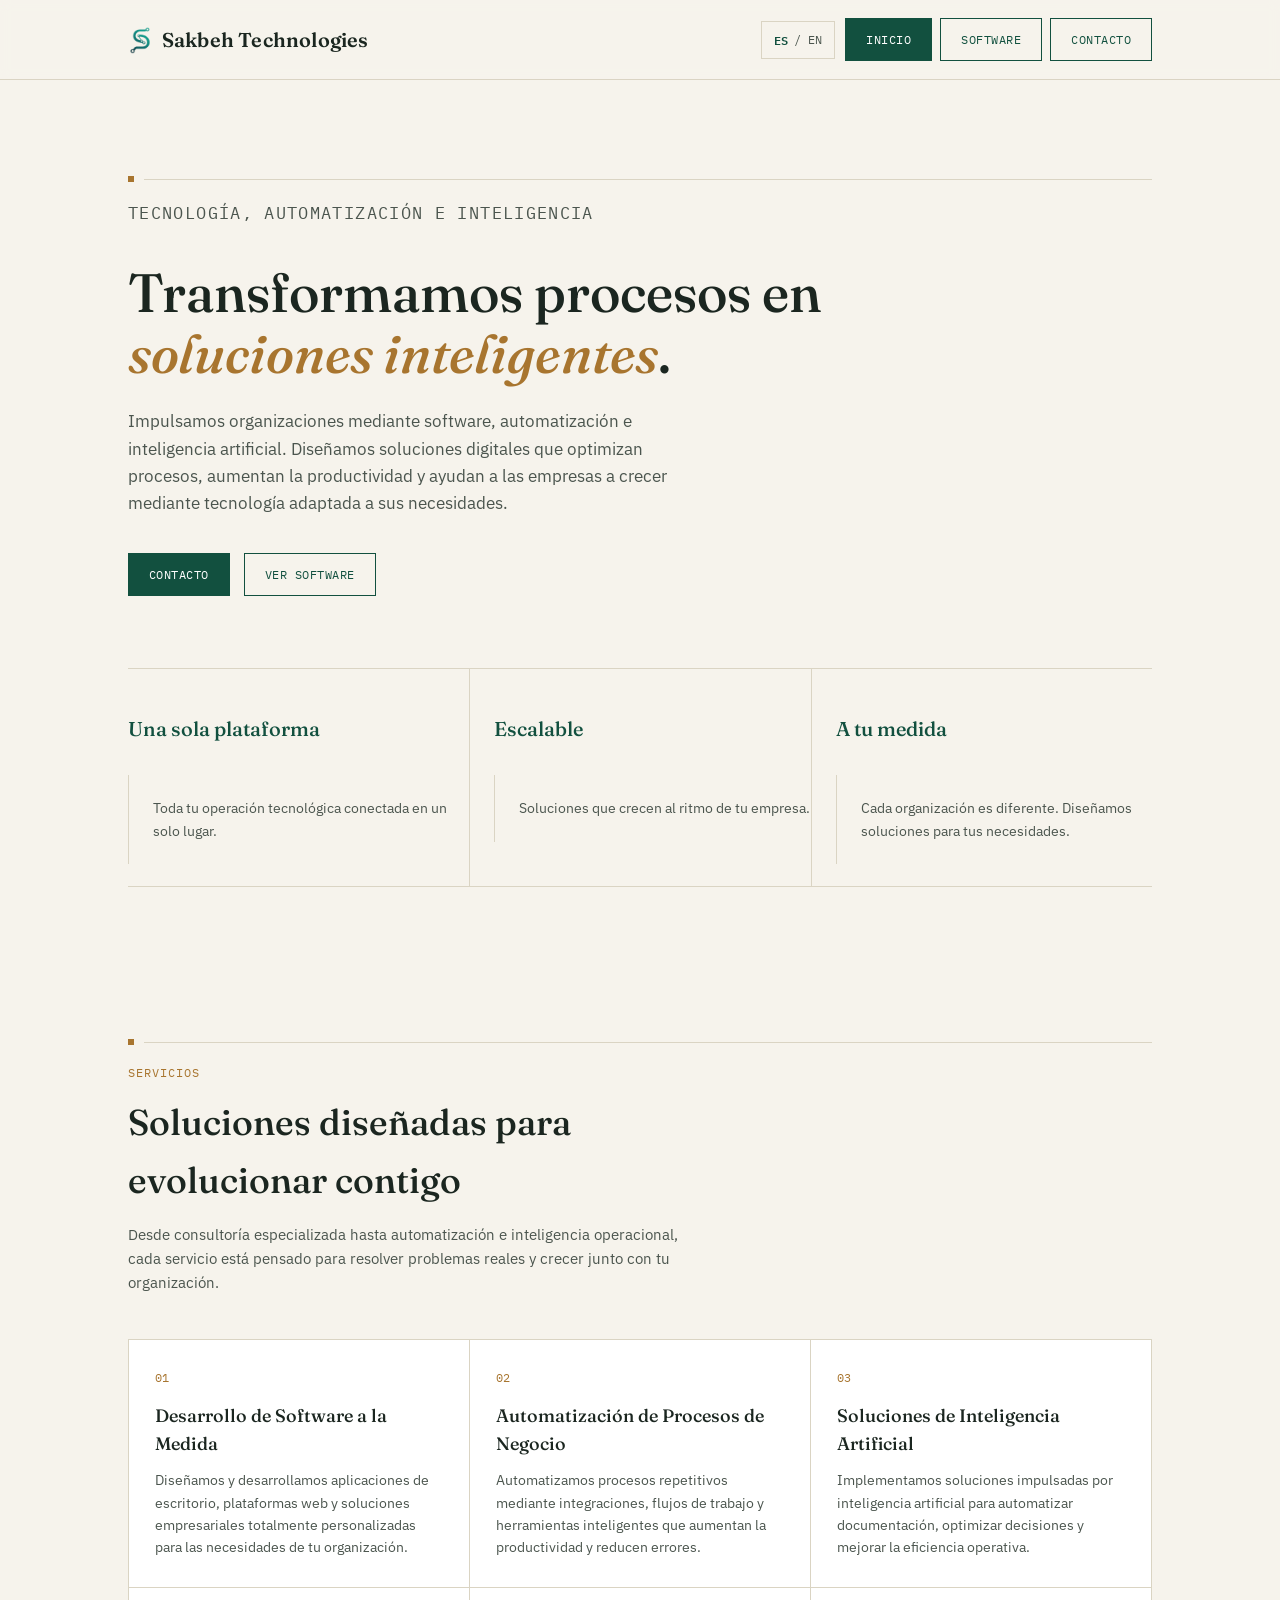
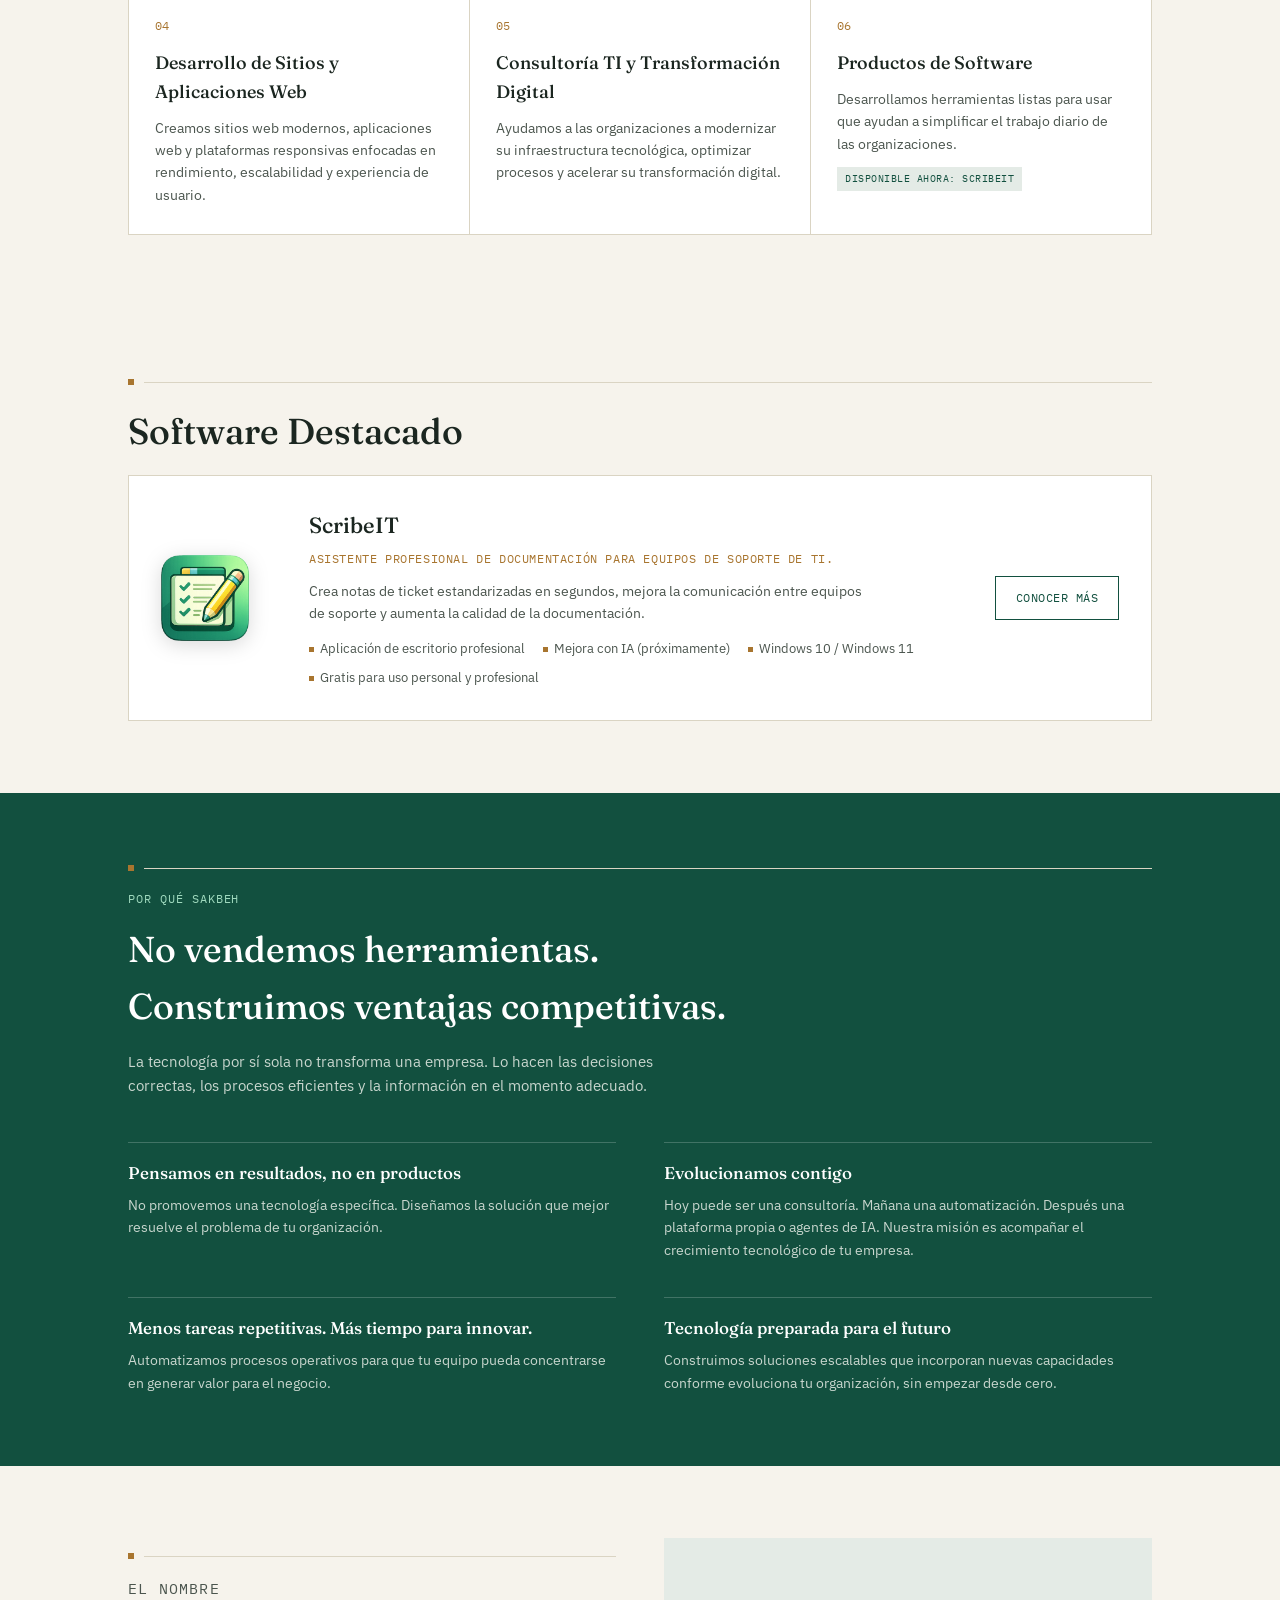
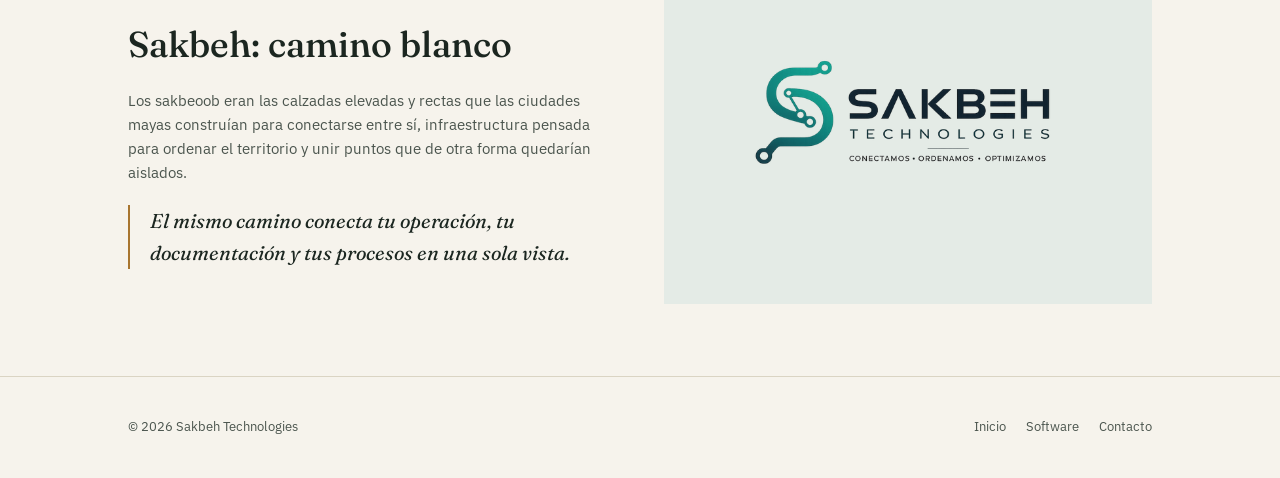
==== commit 8279fdd4: "Add files via upload" ====
--- a/index.html
+++ b/index.html
@@ -3,170 +3,28 @@
 <head>
 <meta charset="UTF-8">
 <meta name="viewport" content="width=device-width, initial-scale=1.0">
-<title>Sakbeh Technologies</title>
-<meta name="description" content="Consultoria, automatizacion e inteligencia para impulsar tu operacion.">
 <link rel="preconnect" href="https://fonts.googleapis.com">
 <link rel="preconnect" href="https://fonts.gstatic.com" crossorigin>
 <link href="https://fonts.googleapis.com/css2?family=Fraunces:opsz,wght@9..144,400;9..144,500;9..144,600&family=IBM+Plex+Sans:wght@400;500;600&family=IBM+Plex+Mono:wght@500&display=swap" rel="stylesheet">
-<style>
-  :root{
-    --bg:#F6F3EC;
-    --bg-raised:#FFFFFF;
-    --ink:#1B2620;
-    --ink-soft:#4B554E;
-    --accent:#12503F;
-    --accent-soft:#E4EBE6;
-    --gold:#A8752F;
-    --line:#DAD4C3;
-    --font-display:'Fraunces', serif;
-    --font-body:'IBM Plex Sans', sans-serif;
-    --font-mono:'IBM Plex Mono', monospace;
-  }
-  *{box-sizing:border-box;}
-  html{scroll-behavior:smooth;}
-  body{
-    margin:0;
-    background:var(--bg);
-    color:var(--ink);
-    font-family:var(--font-body);
-    line-height:1.6;
-    -webkit-font-smoothing:antialiased;
-  }
-  a{color:inherit;}
-  .wrap{max-width:1080px;margin:0 auto;padding:0 28px;}
-  .eyebrow{
-    font-family:var(--font-mono);
-    font-size:12px;
-    letter-spacing:.08em;
-    text-transform:uppercase;
-    color:var(--gold);
-  }
-  .path-rule{display:flex;align-items:center;gap:10px;margin:0 0 18px;}
-  .path-rule .dot{width:6px;height:6px;background:var(--gold);flex:none;}
-  .path-rule .seg{height:1px;background:var(--line);flex:1;}
-
-  header{
-    position:sticky;top:0;
-    background:rgba(246,243,236,.92);
-    backdrop-filter:blur(6px);
-    border-bottom:1px solid var(--line);
-    z-index:10;
-  }
-  .nav{display:flex;align-items:center;justify-content:space-between;padding:18px 28px;max-width:1080px;margin:0 auto;gap:16px;}
-  .brand{font-family:var(--font-display);font-size:20px;font-weight:600;letter-spacing:.01em;display:flex;align-items:center;gap:10px;text-decoration:none;}
-  .brand-icon{height:28px;width:auto;flex:none;display:block;}
-  .nav-right{display:flex;align-items:center;gap:14px;}
-  .lang-toggle{
-    font-family:var(--font-mono);font-size:12px;letter-spacing:.03em;
-    background:transparent;border:1px solid var(--line);color:var(--ink-soft);
-    padding:8px 12px;cursor:pointer;display:flex;align-items:center;gap:6px;
-  }
-  .lang-toggle:hover{border-color:var(--accent);color:var(--accent);}
-  .lang-toggle .active-lang{color:var(--accent);font-weight:600;}
-  .btn{
-    font-family:var(--font-mono);font-size:12px;letter-spacing:.04em;text-transform:uppercase;
-    background:var(--accent);color:#fff;padding:11px 20px;text-decoration:none;
-    display:inline-block;border:1px solid var(--accent);cursor:pointer;
-  }
-  .btn:hover{background:#0D3D30;}
-  .btn-outline{background:transparent;border:1px solid var(--accent);color:var(--accent);}
-  .btn-outline:hover{background:var(--accent-soft);}
-
-  .hero{padding:96px 0 80px;}
-  .hero h1{font-family:var(--font-display);font-size:clamp(34px,5vw,54px);font-weight:500;line-height:1.12;max-width:780px;margin:0 0 24px;}
-  .hero h1 em{font-style:italic;color:var(--gold);}
-  .hero p{max-width:540px;font-size:17px;color:var(--ink-soft);margin:0 0 36px;}
-  .hero .actions{display:flex;gap:14px;flex-wrap:wrap;}
-
-  .stats{display:grid;grid-template-columns:repeat(3,1fr);border-top:1px solid var(--line);border-bottom:1px solid var(--line);margin-top:72px;}
-  .stats div{padding:22px 0;border-left:1px solid var(--line);padding-left:24px;}
-  .stats div:first-child{border-left:none;padding-left:0;}
-  .stats .num{font-family:var(--font-display);font-size:20px;font-weight:500;color:var(--accent);margin-bottom:8px;}
-  .stats .label{font-size:14px;color:var(--ink-soft);}
-
-  section{padding:72px 0;}
-  h2{font-family:var(--font-display);font-size:clamp(26px,3.4vw,36px);font-weight:500;margin:0 0 14px;max-width:600px;}
-  .section-intro{color:var(--ink-soft);max-width:560px;margin:0 0 44px;font-size:15px;}
-
-  .services{display:grid;grid-template-columns:repeat(3,1fr);gap:1px;background:var(--line);border:1px solid var(--line);}
-  .service{background:var(--bg-raised);padding:28px 26px;}
-  .service .idx{font-family:var(--font-mono);font-size:12px;color:var(--gold);}
-  .service h3{font-family:var(--font-display);font-weight:500;font-size:18px;margin:14px 0 10px;}
-  .service p{font-size:14px;color:var(--ink-soft);margin:0;}
-
-  .why{background:var(--accent);color:#EDF2EF;}
-  .why h2{color:#fff;}
-  .why .section-intro{color:#C8D6CE;}
-  .why-grid{display:grid;grid-template-columns:1fr 1fr;gap:36px 48px;}
-  .why-item{border-top:1px solid rgba(255,255,255,.2);padding-top:16px;}
-  .why-item h3{font-family:var(--font-display);font-weight:500;font-size:17px;margin:0 0 8px;color:#fff;}
-  .why-item p{font-size:14px;color:#C8D6CE;margin:0;}
-
-  .name{display:grid;grid-template-columns:1fr 1fr;gap:48px;align-items:center;}
-  .name-visual{aspect-ratio:4/3;background:var(--accent-soft);position:relative;overflow:hidden;display:flex;align-items:center;justify-content:center;padding:40px;}
-  .name-logo{max-width:80%;max-height:70%;object-fit:contain;}
-  .name p{font-size:15px;color:var(--ink-soft);}
-  .name blockquote{font-family:var(--font-display);font-style:italic;font-size:20px;color:var(--ink);margin:20px 0;padding-left:20px;border-left:2px solid var(--gold);}
-
-  /* Quote form */
-  .quote-section{background:var(--ink);color:#EDEBE3;}
-  .quote-section h2{color:#fff;max-width:640px;}
-  .quote-section .section-intro{color:#B9BFB9;max-width:600px;}
-  .quote-form{
-    margin-top:44px;background:#232E27;border:1px solid #3A443D;padding:40px;
-  }
-  .form-grid{display:grid;grid-template-columns:1fr 1fr;gap:24px;}
-  .field{display:flex;flex-direction:column;gap:8px;margin-bottom:24px;}
-  .field label{font-family:var(--font-mono);font-size:11px;letter-spacing:.06em;text-transform:uppercase;color:#9FD9BE;}
-  .field input, .field select, .field textarea{
-    background:#1B2620;border:1px solid #3A443D;color:#EDEBE3;
-    padding:12px 14px;font-family:var(--font-body);font-size:14px;
-  }
-  .field input::placeholder, .field textarea::placeholder{color:#6E7A72;}
-  .field select{appearance:none;background-image:url("data:image/svg+xml,%3Csvg xmlns='http://www.w3.org/2000/svg' viewBox='0 0 20 20' fill='%239FD9BE'%3E%3Cpath fill-rule='evenodd' d='M5.23 7.21a.75.75 0 011.06.02L10 11.06l3.71-3.83a.75.75 0 111.08 1.04l-4.25 4.39a.75.75 0 01-1.08 0L5.21 8.27a.75.75 0 01.02-1.06z' clip-rule='evenodd'/%3E%3C/svg%3E");
-    background-repeat:no-repeat;background-position:right 14px center;padding-right:36px;
-  }
-  .field textarea{resize:vertical;min-height:120px;font-family:var(--font-body);}
-  .checkbox-group{margin-bottom:28px;}
-  .checkbox-group > label{font-family:var(--font-mono);font-size:11px;letter-spacing:.06em;text-transform:uppercase;color:#9FD9BE;display:block;margin-bottom:14px;}
-  .checkbox-grid{display:grid;grid-template-columns:1fr 1fr;gap:12px 24px;}
-  .checkbox-item{display:flex;align-items:center;gap:10px;font-size:14px;}
-  .checkbox-item input{width:16px;height:16px;accent-color:#9FD9BE;flex:none;}
-  .form-submit-row{display:flex;justify-content:flex-end;margin-top:8px;}
-  .form-note{font-size:13px;color:#8B978F;text-align:center;margin-top:24px;}
-  .form-note a{color:#9FD9BE;text-decoration:underline;}
-
-  footer{padding:40px 0;border-top:1px solid var(--line);display:flex;justify-content:space-between;align-items:center;flex-wrap:wrap;gap:16px;font-size:13px;color:var(--ink-soft);}
-  footer .f-links{display:flex;gap:20px;}
-  footer a{text-decoration:none;}
-  footer a:hover{color:var(--accent);}
-
-  @media (max-width:800px){
-    .services{grid-template-columns:1fr;}
-    .why-grid{grid-template-columns:1fr;}
-    .name{grid-template-columns:1fr;}
-    .stats{grid-template-columns:1fr;}
-    .stats div{border-left:none;border-top:1px solid var(--line);padding-left:0;padding-top:16px;}
-    .stats div:first-child{border-top:none;}
-    .form-grid{grid-template-columns:1fr;}
-    .checkbox-grid{grid-template-columns:1fr;}
-    .quote-form{padding:24px;}
-  }
-</style>
+<link rel="stylesheet" href="styles.css">
+<title>Sakbeh Technologies</title>
 </head>
 <body>
-
 <header>
   <div class="nav">
-    <a href="#" class="brand">
-      <img src="[data-uri]" alt="" class="brand-icon">
+    <a href="index.html" class="brand">
+      <img src="assets/icon.png" alt="" class="brand-icon">
       Sakbeh Technologies
     </a>
     <div class="nav-right">
       <button class="lang-toggle" id="langToggle" type="button" aria-label="Switch language">
         <span id="langEs" class="active-lang">ES</span>/<span id="langEn">EN</span>
       </button>
-      <a href="#cotizar" class="btn" data-i18n="nav.ctaBtn">Contacto</a>
+      <div class="nav-pages">
+        <a href="index.html" class="btn" data-i18n="nav.home">Inicio</a>
+        <a href="software.html" class="btn btn-outline" data-i18n="nav.software">Software</a>
+        <a href="contact.html" class="btn btn-outline" data-i18n="nav.contact">Contacto</a>
+      </div>
     </div>
   </div>
 </header>
@@ -175,18 +33,18 @@
   <section class="hero">
     <div class="wrap">
       <div class="path-rule"><span class="dot"></span><span class="seg"></span></div>
-      <p class="eyebrow" data-i18n="hero.eyebrow">Tecnologia, automatizacion e inteligencia</p>
-      <h1 data-i18n-html="hero.h1">Un solo <em>camino</em> para impulsar tu negocio.</h1>
-      <p data-i18n="hero.p">Impulsamos organizaciones mediante tecnologia, automatizacion e inteligencia. Ayudamos a las empresas a optimizar sus procesos, mejorar su operacion y tomar mejores decisiones mediante soluciones tecnologicas adaptadas a sus necesidades.</p>
+      <p class="eyebrow" data-i18n="hero.eyebrow">Tecnología, automatización e inteligencia</p>
+      <h1 data-i18n-html="hero.h1">Transformamos procesos en <em>soluciones inteligentes</em>.</h1>
+      <p data-i18n="hero.p">Impulsamos organizaciones mediante software, automatización e inteligencia artificial. Diseñamos soluciones digitales que optimizan procesos, aumentan la productividad y ayudan a las empresas a crecer mediante tecnología adaptada a sus necesidades.</p>
       <div class="actions">
-        <a href="#cotizar" class="btn" data-i18n="hero.ctaPrimary">Contacto</a>
-        <a href="#servicios" class="btn btn-outline" data-i18n="hero.ctaSecondary">Ver servicios</a>
+        <a href="contact.html" class="btn" data-i18n="hero.ctaPrimary">Contacto</a>
+        <a href="software.html" class="btn btn-outline" data-i18n="hero.ctaSecondary">Ver Software</a>
       </div>
 
       <div class="stats">
-        <div><div class="num" data-i18n="stats.1.title">Una sola plataforma</div><div class="label" data-i18n="stats.1.desc">Toda tu operacion tecnologica conectada en un solo lugar.</div></div>
+        <div><div class="num" data-i18n="stats.1.title">Una sola plataforma</div><div class="label" data-i18n="stats.1.desc">Toda tu operación tecnológica conectada en un solo lugar.</div></div>
         <div><div class="num" data-i18n="stats.2.title">Escalable</div><div class="label" data-i18n="stats.2.desc">Soluciones que crecen al ritmo de tu empresa.</div></div>
-        <div><div class="num" data-i18n="stats.3.title">A tu medida</div><div class="label" data-i18n="stats.3.desc">Cada organizacion es diferente. Disenamos soluciones para tus necesidades.</div></div>
+        <div><div class="num" data-i18n="stats.3.title">A tu medida</div><div class="label" data-i18n="stats.3.desc">Cada organización es diferente. Diseñamos soluciones para tus necesidades.</div></div>
       </div>
     </div>
   </section>
@@ -195,39 +53,44 @@
     <div class="wrap">
       <div class="path-rule"><span class="dot"></span><span class="seg"></span></div>
       <p class="eyebrow" data-i18n="services.eyebrow">Servicios</p>
-      <h2 data-i18n="services.h2">Soluciones disenadas para evolucionar contigo</h2>
-      <p class="section-intro" data-i18n="services.intro">Desde consultoria especializada hasta automatizacion e inteligencia operacional, cada servicio esta pensado para resolver problemas reales y crecer junto con tu organizacion.</p>
+      <h2 data-i18n="services.h2">Soluciones diseñadas para evolucionar contigo</h2>
+      <p class="section-intro" data-i18n="services.intro">Desde consultoría especializada hasta automatización e inteligencia operacional, cada servicio está pensado para resolver problemas reales y crecer junto con tu organización.</p>
 
       <div class="services">
-        <div class="service">
-          <div class="idx">01</div>
-          <h3 data-i18n="services.1.title">Monitoreo Inteligente</h3>
-          <p data-i18n="services.1.desc">Detecta riesgos antes de que afecten la continuidad de tu operacion.</p>
-        </div>
-        <div class="service">
-          <div class="idx">02</div>
-          <h3 data-i18n="services.2.title">Gobierno de Servicios</h3>
-          <p data-i18n="services.2.desc">Obten una vision clara del cumplimiento de SLA, disponibilidad y desempeno.</p>
-        </div>
-        <div class="service">
-          <div class="idx">03</div>
-          <h3 data-i18n="services.3.title">Continuidad Operativa</h3>
-          <p data-i18n="services.3.desc">Verificamos que tus respaldos y mecanismos de recuperacion realmente funcionen cuando los necesites.</p>
-        </div>
-        <div class="service">
-          <div class="idx">04</div>
-          <h3 data-i18n="services.4.title">Seguridad y Accesos</h3>
-          <p data-i18n="services.4.desc">Fortalece el control sobre identidades, permisos y politicas de acceso.</p>
-        </div>
-        <div class="service">
-          <div class="idx">05</div>
-          <h3 data-i18n="services.5.title">Documentacion Estrategica</h3>
-          <p data-i18n="services.5.desc">Convierte el conocimiento operativo en informacion organizada, actualizada y accesible.</p>
-        </div>
+        <div class="service"><div class="idx">01</div><h3 data-i18n="services.1.title">Desarrollo de Software a la Medida</h3><p data-i18n="services.1.desc">Diseñamos y desarrollamos aplicaciones de escritorio, plataformas web y soluciones empresariales totalmente personalizadas para las necesidades de tu organización.</p></div>
+        <div class="service"><div class="idx">02</div><h3 data-i18n="services.2.title">Automatización de Procesos de Negocio</h3><p data-i18n="services.2.desc">Automatizamos procesos repetitivos mediante integraciones, flujos de trabajo y herramientas inteligentes que aumentan la productividad y reducen errores.</p></div>
+        <div class="service"><div class="idx">03</div><h3 data-i18n="services.3.title">Soluciones de Inteligencia Artificial</h3><p data-i18n="services.3.desc">Implementamos soluciones impulsadas por inteligencia artificial para automatizar documentación, optimizar decisiones y mejorar la eficiencia operativa.</p></div>
+        <div class="service"><div class="idx">04</div><h3 data-i18n="services.4.title">Desarrollo de Sitios y Aplicaciones Web</h3><p data-i18n="services.4.desc">Creamos sitios web modernos, aplicaciones web y plataformas responsivas enfocadas en rendimiento, escalabilidad y experiencia de usuario.</p></div>
+        <div class="service"><div class="idx">05</div><h3 data-i18n="services.5.title">Consultoría TI y Transformación Digital</h3><p data-i18n="services.5.desc">Ayudamos a las organizaciones a modernizar su infraestructura tecnológica, optimizar procesos y acelerar su transformación digital.</p></div>
         <div class="service">
           <div class="idx">06</div>
-          <h3 data-i18n="services.6.title">Optimizacion de Procesos</h3>
-          <p data-i18n="services.6.desc">Analizamos la operacion de tu equipo para identificar oportunidades de mejora y automatizacion.</p>
+          <h3 data-i18n="services.6.title">Productos de Software</h3>
+          <p data-i18n="services.6.desc">Desarrollamos herramientas listas para usar que ayudan a simplificar el trabajo diario de las organizaciones.</p>
+          <span class="tag" data-i18n="services.6.tag">Disponible ahora: ScribeIT</span>
+        </div>
+      </div>
+    </div>
+  </section>
+
+  <section id="software-destacado">
+    <div class="wrap">
+      <div class="path-rule"><span class="dot"></span><span class="seg"></span></div>
+      <h2 data-i18n="featured.h2">Software Destacado</h2>
+      <div class="featured-card">
+        <div class="featured-icon"><img src="assets/scribeit-icon.png" alt="ScribeIT"></div>
+        <div class="featured-body">
+          <h3>ScribeIT</h3>
+          <div class="tagline" data-i18n="featured.tagline">Asistente profesional de documentación para equipos de soporte de TI.</div>
+          <p data-i18n="featured.desc">Crea notas de ticket estandarizadas en segundos, mejora la comunicación entre equipos de soporte y aumenta la calidad de la documentación.</p>
+          <ul class="featured-list">
+            <li data-i18n="featured.list1">Aplicación de escritorio profesional</li>
+            <li data-i18n="featured.list2">Mejora con IA (próximamente)</li>
+            <li data-i18n="featured.list3">Windows 10 / Windows 11</li>
+            <li data-i18n="featured.list4">Gratis para uso personal y profesional</li>
+          </ul>
+        </div>
+        <div class="featured-cta">
+          <a href="software.html" class="btn btn-outline" data-i18n="featured.cta">Conocer más</a>
         </div>
       </div>
     </div>
@@ -236,26 +99,14 @@
   <section class="why">
     <div class="wrap">
       <div class="path-rule"><span class="dot"></span><span class="seg"></span></div>
-      <p class="eyebrow" style="color:#9FD9BE" data-i18n="why.eyebrow">Por que Sakbeh</p>
+      <p class="eyebrow" style="color:#9FD9BE" data-i18n="why.eyebrow">Por qué Sakbeh</p>
       <h2 data-i18n="why.h2">No vendemos herramientas. Construimos ventajas competitivas.</h2>
-      <p class="section-intro" data-i18n="why.intro">La tecnologia por si sola no transforma una empresa. Lo hacen las decisiones correctas, los procesos eficientes y la informacion en el momento adecuado.</p>
+      <p class="section-intro" data-i18n="why.intro">La tecnología por sí sola no transforma una empresa. Lo hacen las decisiones correctas, los procesos eficientes y la información en el momento adecuado.</p>
       <div class="why-grid">
-        <div class="why-item">
-          <h3 data-i18n="why.1.title">Pensamos en resultados, no en productos</h3>
-          <p data-i18n="why.1.desc">No promovemos una tecnologia especifica. Disenamos la solucion que mejor resuelve el problema de tu organizacion.</p>
-        </div>
-        <div class="why-item">
-          <h3 data-i18n="why.2.title">Evolucionamos contigo</h3>
-          <p data-i18n="why.2.desc">Hoy puede ser una consultoria. Manana una automatizacion. Despues una plataforma propia o agentes de IA. Nuestra mision es acompanar el crecimiento tecnologico de tu empresa.</p>
-        </div>
-        <div class="why-item">
-          <h3 data-i18n="why.3.title">Menos tareas repetitivas. Mas tiempo para innovar.</h3>
-          <p data-i18n="why.3.desc">Automatizamos procesos operativos para que tu equipo pueda concentrarse en generar valor para el negocio.</p>
-        </div>
-        <div class="why-item">
-          <h3 data-i18n="why.4.title">Tecnologia preparada para el futuro</h3>
-          <p data-i18n="why.4.desc">Construimos soluciones escalables que incorporan nuevas capacidades conforme evoluciona tu organizacion, sin empezar desde cero.</p>
-        </div>
+        <div class="why-item"><h3 data-i18n="why.1.title">Pensamos en resultados, no en productos</h3><p data-i18n="why.1.desc">No promovemos una tecnología específica. Diseñamos la solución que mejor resuelve el problema de tu organización.</p></div>
+        <div class="why-item"><h3 data-i18n="why.2.title">Evolucionamos contigo</h3><p data-i18n="why.2.desc">Hoy puede ser una consultoría. Mañana una automatización. Después una plataforma propia o agentes de IA. Nuestra misión es acompañar el crecimiento tecnológico de tu empresa.</p></div>
+        <div class="why-item"><h3 data-i18n="why.3.title">Menos tareas repetitivas. Más tiempo para innovar.</h3><p data-i18n="why.3.desc">Automatizamos procesos operativos para que tu equipo pueda concentrarse en generar valor para el negocio.</p></div>
+        <div class="why-item"><h3 data-i18n="why.4.title">Tecnología preparada para el futuro</h3><p data-i18n="why.4.desc">Construimos soluciones escalables que incorporan nuevas capacidades conforme evoluciona tu organización, sin empezar desde cero.</p></div>
       </div>
     </div>
   </section>
@@ -266,91 +117,12 @@
         <div class="path-rule"><span class="dot"></span><span class="seg"></span></div>
         <p class="eyebrow" data-i18n="name.eyebrow">El nombre</p>
         <h2 data-i18n="name.h2">Sakbeh: camino blanco</h2>
-        <p data-i18n="name.p">Los sakbeoob eran las calzadas elevadas y rectas que las ciudades mayas construian para conectarse entre si -- infraestructura pensada para ordenar el territorio y unir puntos que de otra forma quedarian aislados.</p>
-        <blockquote data-i18n="name.quote">El mismo camino conecta tu monitoreo, tu documentacion y tus procesos en una sola vista.</blockquote>
+        <p data-i18n="name.p">Los sakbeoob eran las calzadas elevadas y rectas que las ciudades mayas construían para conectarse entre sí, infraestructura pensada para ordenar el territorio y unir puntos que de otra forma quedarían aislados.</p>
+        <blockquote data-i18n="name.quote">El mismo camino conecta tu operación, tu documentación y tus procesos en una sola vista.</blockquote>
       </div>
       <div class="name-visual">
-        <img src="[data-uri]" alt="Logo de Sakbeh Technologies" class="name-logo">
+        <img src="assets/logo-full.png" alt="Logo de Sakbeh Technologies" class="name-logo">
       </div>
-    </div>
-  </section>
-
-  <section class="quote-section" id="cotizar">
-    <div class="wrap">
-      <div class="path-rule"><span class="dot"></span><span class="seg"></span></div>
-      <p class="eyebrow" style="color:#9FD9BE" data-i18n="quote.eyebrow">Cotizacion</p>
-      <h2 data-i18n="quote.h2">El siguiente paso para tu operacion comienza aqui.</h2>
-      <p class="section-intro" data-i18n="quote.p">Conversemos sobre tus desafios, tus objetivos y como la tecnologia puede convertirse en una ventaja competitiva para tu organizacion.</p>
-
-      <form class="quote-form" id="quoteForm">
-        <div class="form-grid">
-          <div class="field">
-            <label data-i18n="quote.form.name">Nombre completo *</label>
-            <input type="text" name="nombre" required data-i18n-placeholder="quote.form.namePh" placeholder="Tu nombre">
-          </div>
-          <div class="field">
-            <label data-i18n="quote.form.company">Empresa *</label>
-            <input type="text" name="empresa" required data-i18n-placeholder="quote.form.companyPh" placeholder="Nombre de tu empresa">
-          </div>
-          <div class="field">
-            <label data-i18n="quote.form.email">Correo electronico *</label>
-            <input type="email" name="correo" required data-i18n-placeholder="quote.form.emailPh" placeholder="correo@empresa.com">
-          </div>
-          <div class="field">
-            <label data-i18n="quote.form.phone">Telefono</label>
-            <input type="tel" name="telefono" data-i18n-placeholder="quote.form.phonePh" placeholder="Opcional">
-          </div>
-          <div class="field">
-            <label data-i18n="quote.form.size">No. aproximado de usuarios / equipos</label>
-            <select name="tamano">
-              <option value="" data-i18n="quote.form.sizePh">Selecciona un rango</option>
-              <option value="1-10">1-10</option>
-              <option value="11-50">11-50</option>
-              <option value="51-200">51-200</option>
-              <option value="201-500">201-500</option>
-              <option value="500+">500+</option>
-            </select>
-          </div>
-          <div class="field">
-            <label data-i18n="quote.form.urgency">Urgencia</label>
-            <select name="urgencia">
-              <option value="" data-i18n="quote.form.urgencyPh">Cuando lo necesitas?</option>
-              <option data-i18n="quote.form.urgency1">Lo antes posible</option>
-              <option data-i18n="quote.form.urgency2">En 1-3 meses</option>
-              <option data-i18n="quote.form.urgency3">En 3-6 meses</option>
-              <option data-i18n="quote.form.urgency4">Aun explorando opciones</option>
-            </select>
-          </div>
-        </div>
-
-        <div class="checkbox-group">
-          <label data-i18n="quote.form.services">Servicios de interes * (selecciona uno o mas)</label>
-          <div class="checkbox-grid">
-            <label class="checkbox-item"><input type="checkbox" name="servicios" value="Monitoreo Inteligente"><span data-i18n="services.1.title">Monitoreo Inteligente</span></label>
-            <label class="checkbox-item"><input type="checkbox" name="servicios" value="Gobierno de Servicios"><span data-i18n="services.2.title">Gobierno de Servicios</span></label>
-            <label class="checkbox-item"><input type="checkbox" name="servicios" value="Continuidad Operativa"><span data-i18n="services.3.title">Continuidad Operativa</span></label>
-            <label class="checkbox-item"><input type="checkbox" name="servicios" value="Seguridad y Accesos"><span data-i18n="services.4.title">Seguridad y Accesos</span></label>
-            <label class="checkbox-item"><input type="checkbox" name="servicios" value="Documentacion Estrategica"><span data-i18n="services.5.title">Documentacion Estrategica</span></label>
-            <label class="checkbox-item"><input type="checkbox" name="servicios" value="Optimizacion de Procesos"><span data-i18n="services.6.title">Optimizacion de Procesos</span></label>
-            <label class="checkbox-item"><input type="checkbox" name="servicios" value="Otro"><span data-i18n="quote.form.other">Otro</span></label>
-          </div>
-        </div>
-
-        <div class="field">
-          <label data-i18n="quote.form.desc">Descripcion de necesidades *</label>
-          <textarea name="descripcion" required data-i18n-placeholder="quote.form.descPh" placeholder="Cuentanos brevemente sobre tu empresa, los retos que enfrentas y lo que esperas de Sakbeh Technologies..."></textarea>
-        </div>
-
-        <div class="form-submit-row">
-          <button type="submit" class="btn" data-i18n="quote.form.submit">Enviar solicitud &rarr;</button>
-        </div>
-
-        <p class="form-note">
-          <span data-i18n="quote.form.note1">Al enviar este formulario, se abrira tu cliente de correo con la informacion lista para enviar a nuestro equipo.</span>
-          <span data-i18n="quote.form.note2"> Tambien puedes escribirnos directamente a</span>
-          <a href="mailto:contacto@sakbeh.mx">contacto@sakbeh.mx</a>
-        </p>
-      </form>
     </div>
   </section>
 </main>
@@ -359,159 +131,12 @@
   <div class="wrap" style="display:flex;justify-content:space-between;align-items:center;flex-wrap:wrap;gap:16px;width:100%;">
     <span>&copy; 2026 Sakbeh Technologies</span>
     <div class="f-links">
-      <a href="#servicios" data-i18n="nav.servicios">Servicios</a>
-      <a href="#nombre" data-i18n="nav.nombre">El nombre</a>
-      <a href="#cotizar" data-i18n="nav.contacto">Contacto</a>
+      <a href="index.html" data-i18n="nav.home">Inicio</a>
+      <a href="software.html" data-i18n="nav.software">Software</a>
+      <a href="contact.html" data-i18n="nav.contact">Contacto</a>
     </div>
   </div>
 </footer>
-
-<script>
-const translations = {
-  "nav.servicios": {es:"Servicios", en:"Services"},
-  "nav.nombre": {es:"El nombre", en:"The name"},
-  "nav.contacto": {es:"Contacto", en:"Contact"},
-  "nav.ctaBtn": {es:"Contacto", en:"Contact"},
-  "hero.eyebrow": {es:"Tecnologia, automatizacion e inteligencia", en:"Technology, automation, and intelligence"},
-  "hero.p": {es:"Impulsamos organizaciones mediante tecnologia, automatizacion e inteligencia. Ayudamos a las empresas a optimizar sus procesos, mejorar su operacion y tomar mejores decisiones mediante soluciones tecnologicas adaptadas a sus necesidades.",
-             en:"We drive organizations forward through technology, automation, and intelligence. We help companies optimize their processes, improve their operations, and make better decisions through technology solutions tailored to their needs."},
-  "hero.ctaPrimary": {es:"Contacto", en:"Contact"},
-  "hero.ctaSecondary": {es:"Ver servicios", en:"See services"},
-  "stats.1.title": {es:"Una sola plataforma", en:"One platform"},
-  "stats.1.desc": {es:"Toda tu operacion tecnologica conectada en un solo lugar.", en:"Your entire tech operation connected in one place."},
-  "stats.2.title": {es:"Escalable", en:"Scalable"},
-  "stats.2.desc": {es:"Soluciones que crecen al ritmo de tu empresa.", en:"Solutions that grow at the pace of your business."},
-  "stats.3.title": {es:"A tu medida", en:"Tailored to you"},
-  "stats.3.desc": {es:"Cada organizacion es diferente. Disenamos soluciones para tus necesidades.", en:"Every organization is different. We design solutions for your needs."},
-  "services.eyebrow": {es:"Servicios", en:"Services"},
-  "services.h2": {es:"Soluciones disenadas para evolucionar contigo", en:"Solutions designed to evolve with you"},
-  "services.intro": {es:"Desde consultoria especializada hasta automatizacion e inteligencia operacional, cada servicio esta pensado para resolver problemas reales y crecer junto con tu organizacion.",
-                      en:"From specialized consulting to automation and operational intelligence, every service is designed to solve real problems and grow alongside your organization."},
-  "services.1.title": {es:"Monitoreo Inteligente", en:"Smart Monitoring"},
-  "services.1.desc": {es:"Detecta riesgos antes de que afecten la continuidad de tu operacion.", en:"Detect risks before they affect the continuity of your operation."},
-  "services.2.title": {es:"Gobierno de Servicios", en:"Service Governance"},
-  "services.2.desc": {es:"Obten una vision clara del cumplimiento de SLA, disponibilidad y desempeno.", en:"Get a clear view of SLA compliance, availability, and performance."},
-  "services.3.title": {es:"Continuidad Operativa", en:"Operational Continuity"},
-  "services.3.desc": {es:"Verificamos que tus respaldos y mecanismos de recuperacion realmente funcionen cuando los necesites.", en:"We verify that your backups and recovery mechanisms actually work when you need them."},
-  "services.4.title": {es:"Seguridad y Accesos", en:"Security & Access"},
-  "services.4.desc": {es:"Fortalece el control sobre identidades, permisos y politicas de acceso.", en:"Strengthen control over identities, permissions, and access policies."},
-  "services.5.title": {es:"Documentacion Estrategica", en:"Strategic Documentation"},
-  "services.5.desc": {es:"Convierte el conocimiento operativo en informacion organizada, actualizada y accesible.", en:"Turn operational knowledge into organized, up-to-date, accessible information."},
-  "services.6.title": {es:"Optimizacion de Procesos", en:"Process Optimization"},
-  "services.6.desc": {es:"Analizamos la operacion de tu equipo para identificar oportunidades de mejora y automatizacion.", en:"We analyze your team's operations to identify opportunities for improvement and automation."},
-  "why.eyebrow": {es:"Por que Sakbeh", en:"Why Sakbeh"},
-  "why.h2": {es:"No vendemos herramientas. Construimos ventajas competitivas.", en:"We don't sell tools. We build competitive advantages."},
-  "why.intro": {es:"La tecnologia por si sola no transforma una empresa. Lo hacen las decisiones correctas, los procesos eficientes y la informacion en el momento adecuado.",
-                en:"Technology alone doesn't transform a business. The right decisions, efficient processes, and timely information do."},
-  "why.1.title": {es:"Pensamos en resultados, no en productos", en:"We think in outcomes, not products"},
-  "why.1.desc": {es:"No promovemos una tecnologia especifica. Disenamos la solucion que mejor resuelve el problema de tu organizacion.", en:"We don't push a specific technology. We design the solution that best solves your organization's problem."},
-  "why.2.title": {es:"Evolucionamos contigo", en:"We evolve with you"},
-  "why.2.desc": {es:"Hoy puede ser una consultoria. Manana una automatizacion. Despues una plataforma propia o agentes de IA. Nuestra mision es acompanar el crecimiento tecnologico de tu empresa.",
-                 en:"Today it might be a consulting engagement. Tomorrow, an automation. Later, your own platform or AI agents. Our mission is to support your company's technology growth."},
-  "why.3.title": {es:"Menos tareas repetitivas. Mas tiempo para innovar.", en:"Fewer repetitive tasks. More time to innovate."},
-  "why.3.desc": {es:"Automatizamos procesos operativos para que tu equipo pueda concentrarse en generar valor para el negocio.", en:"We automate operational processes so your team can focus on generating value for the business."},
-  "why.4.title": {es:"Tecnologia preparada para el futuro", en:"Technology built for the future"},
-  "why.4.desc": {es:"Construimos soluciones escalables que incorporan nuevas capacidades conforme evoluciona tu organizacion, sin empezar desde cero.", en:"We build scalable solutions that incorporate new capabilities as your organization evolves, without starting from scratch."},
-  "name.eyebrow": {es:"El nombre", en:"The name"},
-  "name.h2": {es:"Sakbeh: camino blanco", en:"Sakbeh: white road"},
-  "name.p": {es:"Los sakbeoob eran las calzadas elevadas y rectas que las ciudades mayas construian para conectarse entre si -- infraestructura pensada para ordenar el territorio y unir puntos que de otra forma quedarian aislados.",
-             en:"The sakbeoob were the elevated, straight causeways that Maya cities built to connect with one another -- infrastructure designed to organize the territory and link points that would otherwise remain isolated."},
-  "name.quote": {es:"El mismo camino conecta tu monitoreo, tu documentacion y tus procesos en una sola vista.", en:"That same path connects your monitoring, your documentation, and your processes in a single view."},
-  "quote.eyebrow": {es:"Cotizacion", en:"Quote"},
-  "quote.h2": {es:"El siguiente paso para tu operacion comienza aqui.", en:"The next step for your operation starts here."},
-  "quote.p": {es:"Conversemos sobre tus desafios, tus objetivos y como la tecnologia puede convertirse en una ventaja competitiva para tu organizacion.",
-              en:"Let's talk about your challenges, your goals, and how technology can become a competitive advantage for your organization."},
-  "quote.form.name": {es:"Nombre completo *", en:"Full name *"},
-  "quote.form.namePh": {es:"Tu nombre", en:"Your name"},
-  "quote.form.company": {es:"Empresa *", en:"Company *"},
-  "quote.form.companyPh": {es:"Nombre de tu empresa", en:"Your company's name"},
-  "quote.form.email": {es:"Correo electronico *", en:"Email *"},
-  "quote.form.emailPh": {es:"correo@empresa.com", en:"email@company.com"},
-  "quote.form.phone": {es:"Telefono", en:"Phone"},
-  "quote.form.phonePh": {es:"Opcional", en:"Optional"},
-  "quote.form.size": {es:"No. aproximado de usuarios / equipos", en:"Approx. number of users / teams"},
-  "quote.form.sizePh": {es:"Selecciona un rango", en:"Select a range"},
-  "quote.form.urgency": {es:"Urgencia", en:"Urgency"},
-  "quote.form.urgencyPh": {es:"Cuando lo necesitas?", en:"When do you need it?"},
-  "quote.form.urgency1": {es:"Lo antes posible", en:"As soon as possible"},
-  "quote.form.urgency2": {es:"En 1-3 meses", en:"Within 1-3 months"},
-  "quote.form.urgency3": {es:"En 3-6 meses", en:"Within 3-6 months"},
-  "quote.form.urgency4": {es:"Aun explorando opciones", en:"Still exploring options"},
-  "quote.form.services": {es:"Servicios de interes * (selecciona uno o mas)", en:"Services of interest * (select one or more)"},
-  "quote.form.other": {es:"Otro", en:"Other"},
-  "quote.form.desc": {es:"Descripcion de necesidades *", en:"Description of your needs *"},
-  "quote.form.descPh": {es:"Cuentanos brevemente sobre tu empresa, los retos que enfrentas y lo que esperas de Sakbeh Technologies...", en:"Tell us briefly about your company, the challenges you're facing, and what you expect from Sakbeh Technologies..."},
-  "quote.form.submit": {es:"Enviar solicitud &rarr;", en:"Send request &rarr;"},
-  "quote.form.note1": {es:"Al enviar este formulario, se abrira tu cliente de correo con la informacion lista para enviar a nuestro equipo.", en:"When you submit this form, your email client will open with the information ready to send to our team."},
-  "quote.form.note2": {es:" Tambien puedes escribirnos directamente a", en:" You can also email us directly at"}
-};
-
-const heroH1 = {
-  es: 'Un solo <em>camino</em> para impulsar tu negocio.',
-  en: 'One <em>path</em> to power your business forward.'
-};
-
-function setLanguage(lang){
-  document.documentElement.lang = lang === 'en' ? 'en' : 'es-MX';
-  document.querySelectorAll('[data-i18n]').forEach(el=>{
-    const key = el.getAttribute('data-i18n');
-    if(translations[key]) el.innerHTML = translations[key][lang];
-  });
-  document.querySelectorAll('[data-i18n-placeholder]').forEach(el=>{
-    const key = el.getAttribute('data-i18n-placeholder');
-    if(translations[key]) el.setAttribute('placeholder', translations[key][lang]);
-  });
-  const h1 = document.querySelector('[data-i18n-html="hero.h1"]');
-  if(h1) h1.innerHTML = heroH1[lang];
-
-  document.getElementById('langEs').classList.toggle('active-lang', lang !== 'en');
-  document.getElementById('langEn').classList.toggle('active-lang', lang === 'en');
-  localStorage.setItem('sakbeh_lang', lang);
-}
-
-document.getElementById('langToggle').addEventListener('click', ()=>{
-  const current = localStorage.getItem('sakbeh_lang') || 'es';
-  setLanguage(current === 'es' ? 'en' : 'es');
-});
-
-const savedLang = localStorage.getItem('sakbeh_lang') || 'es';
-setLanguage(savedLang);
-
-document.getElementById('quoteForm').addEventListener('submit', function(e){
-  e.preventDefault();
-  const f = e.target;
-  const lang = localStorage.getItem('sakbeh_lang') || 'es';
-  const servicios = Array.from(f.querySelectorAll('input[name="servicios"]:checked')).map(cb=>cb.value).join(', ');
-
-  const isEn = lang === 'en';
-  const subject = (isEn ? 'Quote request - ' : 'Solicitud de cotizacion - ') + (f.empresa.value || '');
-  const bodyLines = isEn ? [
-    'Full name: ' + f.nombre.value,
-    'Company: ' + f.empresa.value,
-    'Email: ' + f.correo.value,
-    'Phone: ' + (f.telefono.value || '-'),
-    'Approx. users/teams: ' + (f.tamano.value || '-'),
-    'Urgency: ' + (f.urgencia.value || '-'),
-    'Services of interest: ' + (servicios || '-'),
-    '',
-    'Description of needs:',
-    f.descripcion.value
-  ] : [
-    'Nombre completo: ' + f.nombre.value,
-    'Empresa: ' + f.empresa.value,
-    'Correo: ' + f.correo.value,
-    'Telefono: ' + (f.telefono.value || '-'),
-    'No. aprox. de usuarios/equipos: ' + (f.tamano.value || '-'),
-    'Urgencia: ' + (f.urgencia.value || '-'),
-    'Servicios de interes: ' + (servicios || '-'),
-    '',
-    'Descripcion de necesidades:',
-    f.descripcion.value
-  ];
-
-  const mailto = 'mailto:contacto@sakbeh.mx?subject=' + encodeURIComponent(subject) + '&body=' + encodeURIComponent(bodyLines.join('\n'));
-  window.location.href = mailto;
-});
-</script>
+<script src="script.js"></script>
 </body>
 </html>
--- a/styles.css
+++ b/styles.css
@@ -0,0 +1,206 @@
+:root{
+  --bg:#F6F3EC;
+  --bg-raised:#FFFFFF;
+  --ink:#1B2620;
+  --ink-soft:#4B554E;
+  --accent:#12503F;
+  --accent-soft:#E4EBE6;
+  --gold:#A8752F;
+  --line:#DAD4C3;
+  --font-display:'Fraunces', serif;
+  --font-body:'IBM Plex Sans', sans-serif;
+  --font-mono:'IBM Plex Mono', monospace;
+}
+*{box-sizing:border-box;}
+html{scroll-behavior:smooth;}
+body{
+  margin:0;
+  background:var(--bg);
+  color:var(--ink);
+  font-family:var(--font-body);
+  line-height:1.6;
+  -webkit-font-smoothing:antialiased;
+}
+a{color:inherit;}
+.wrap{max-width:1080px;margin:0 auto;padding:0 28px;}
+.eyebrow{
+  font-family:var(--font-mono);
+  font-size:12px;
+  letter-spacing:.08em;
+  text-transform:uppercase;
+  color:var(--gold);
+}
+.path-rule{display:flex;align-items:center;gap:10px;margin:0 0 18px;}
+.path-rule .dot{width:6px;height:6px;background:var(--gold);flex:none;}
+.path-rule .seg{height:1px;background:var(--line);flex:1;}
+
+header{
+  position:sticky;top:0;
+  background:rgba(246,243,236,.92);
+  backdrop-filter:blur(6px);
+  border-bottom:1px solid var(--line);
+  z-index:10;
+}
+.nav{display:flex;align-items:center;justify-content:space-between;padding:18px 28px;max-width:1080px;margin:0 auto;gap:16px;flex-wrap:wrap;}
+.brand{font-family:var(--font-display);font-size:20px;font-weight:600;letter-spacing:.01em;display:flex;align-items:center;gap:10px;text-decoration:none;}
+.brand-icon{height:28px;width:auto;flex:none;display:block;}
+.nav-right{display:flex;align-items:center;gap:10px;flex-wrap:wrap;}
+.nav-pages{display:flex;align-items:center;gap:8px;}
+.lang-toggle{
+  font-family:var(--font-mono);font-size:12px;letter-spacing:.03em;
+  background:transparent;border:1px solid var(--line);color:var(--ink-soft);
+  padding:8px 12px;cursor:pointer;display:flex;align-items:center;gap:6px;
+}
+.lang-toggle:hover{border-color:var(--accent);color:var(--accent);}
+.lang-toggle .active-lang{color:var(--accent);font-weight:600;}
+.btn{
+  font-family:var(--font-mono);font-size:12px;letter-spacing:.04em;text-transform:uppercase;
+  background:var(--accent);color:#fff;padding:11px 20px;text-decoration:none;
+  display:inline-block;border:1px solid var(--accent);cursor:pointer;
+  transition:background-color .15s ease, color .15s ease, border-color .15s ease;
+}
+.btn:hover{background:#0D3D30;}
+.btn-outline{background:transparent;border:1px solid var(--accent);color:var(--accent);}
+.btn-outline:hover{background:var(--accent-soft);}
+.btn-github{display:inline-flex;align-items:center;gap:8px;}
+.btn-github svg{flex:none;}
+
+.hero{padding:96px 0 80px;}
+.hero h1{font-family:var(--font-display);font-size:clamp(34px,5vw,54px);font-weight:500;line-height:1.12;max-width:780px;margin:0 0 24px;}
+.hero h1 em{font-style:italic;color:var(--gold);}
+.hero p{max-width:540px;font-size:17px;color:var(--ink-soft);margin:0 0 36px;}
+.hero .actions{display:flex;gap:14px;flex-wrap:wrap;}
+
+.stats{display:grid;grid-template-columns:repeat(3,1fr);border-top:1px solid var(--line);border-bottom:1px solid var(--line);margin-top:72px;}
+.stats div{padding:22px 0;border-left:1px solid var(--line);padding-left:24px;}
+.stats div:first-child{border-left:none;padding-left:0;}
+.stats .num{font-family:var(--font-display);font-size:20px;font-weight:500;color:var(--accent);margin-bottom:8px;}
+.stats .label{font-size:14px;color:var(--ink-soft);}
+
+section{padding:72px 0;}
+h2{font-family:var(--font-display);font-size:clamp(26px,3.4vw,36px);font-weight:500;margin:0 0 14px;max-width:600px;}
+.section-intro{color:var(--ink-soft);max-width:560px;margin:0 0 44px;font-size:15px;}
+
+.services{display:grid;grid-template-columns:repeat(3,1fr);gap:1px;background:var(--line);border:1px solid var(--line);}
+.service{background:var(--bg-raised);padding:28px 26px;}
+.service .idx{font-family:var(--font-mono);font-size:12px;color:var(--gold);}
+.service h3{font-family:var(--font-display);font-weight:500;font-size:18px;margin:14px 0 10px;}
+.service p{font-size:14px;color:var(--ink-soft);margin:0;}
+.service .tag{
+  display:inline-block;margin-top:12px;font-family:var(--font-mono);font-size:10px;letter-spacing:.05em;
+  text-transform:uppercase;color:var(--accent);background:var(--accent-soft);padding:4px 8px;
+}
+
+.why{background:var(--accent);color:#EDF2EF;}
+.why h2{color:#fff;}
+.why .section-intro{color:#C8D6CE;}
+.why-grid{display:grid;grid-template-columns:1fr 1fr;gap:36px 48px;}
+.why-item{border-top:1px solid rgba(255,255,255,.2);padding-top:16px;}
+.why-item h3{font-family:var(--font-display);font-weight:500;font-size:17px;margin:0 0 8px;color:#fff;}
+.why-item p{font-size:14px;color:#C8D6CE;margin:0;}
+
+.name{display:grid;grid-template-columns:1fr 1fr;gap:48px;align-items:center;}
+.name-visual{aspect-ratio:4/3;background:var(--accent-soft);position:relative;overflow:hidden;display:flex;align-items:center;justify-content:center;padding:40px;}
+.name-logo{max-width:80%;max-height:70%;object-fit:contain;}
+.name p{font-size:15px;color:var(--ink-soft);}
+.name blockquote{font-family:var(--font-display);font-style:italic;font-size:20px;color:var(--ink);margin:20px 0;padding-left:20px;border-left:2px solid var(--gold);}
+
+/* Featured software card (home) */
+.featured-card{
+  background:var(--bg-raised);border:1px solid var(--line);
+  display:grid;grid-template-columns:120px 1fr auto;gap:28px;align-items:center;padding:32px;
+}
+.featured-icon{
+  width:88px;height:88px;flex:none;display:flex;align-items:center;justify-content:center;
+}
+.featured-icon img{width:100%;height:100%;object-fit:contain;filter:drop-shadow(0 4px 10px rgba(0,0,0,.15));}
+.featured-body h3{font-family:var(--font-display);font-size:22px;font-weight:500;margin:0 0 6px;}
+.featured-body .tagline{color:var(--gold);font-family:var(--font-mono);font-size:12px;text-transform:uppercase;letter-spacing:.05em;margin-bottom:12px;}
+.featured-body p{font-size:14px;color:var(--ink-soft);margin:0 0 14px;max-width:560px;}
+.featured-list{list-style:none;margin:0;padding:0;display:flex;flex-wrap:wrap;gap:8px 18px;}
+.featured-list li{font-size:13px;color:var(--ink-soft);display:flex;align-items:center;gap:6px;}
+.featured-list li::before{content:'';width:5px;height:5px;background:var(--gold);flex:none;}
+.featured-cta{flex:none;}
+
+/* Quote form (contact page) */
+.quote-section{background:var(--ink);color:#EDEBE3;}
+.quote-section h2{color:#fff;max-width:640px;}
+.quote-section .section-intro{color:#B9BFB9;max-width:600px;}
+.quote-form{margin-top:44px;background:#232E27;border:1px solid #3A443D;padding:40px;}
+.form-grid{display:grid;grid-template-columns:1fr 1fr;gap:24px;}
+.field{display:flex;flex-direction:column;gap:8px;margin-bottom:24px;}
+.field label{font-family:var(--font-mono);font-size:11px;letter-spacing:.06em;text-transform:uppercase;color:#9FD9BE;}
+.field input, .field select, .field textarea{
+  background:#1B2620;border:1px solid #3A443D;color:#EDEBE3;
+  padding:12px 14px;font-family:var(--font-body);font-size:14px;
+}
+.field input::placeholder, .field textarea::placeholder{color:#6E7A72;}
+.field select{appearance:none;background-image:url("data:image/svg+xml,%3Csvg xmlns='http://www.w3.org/2000/svg' viewBox='0 0 20 20' fill='%239FD9BE'%3E%3Cpath fill-rule='evenodd' d='M5.23 7.21a.75.75 0 011.06.02L10 11.06l3.71-3.83a.75.75 0 111.08 1.04l-4.25 4.39a.75.75 0 01-1.08 0L5.21 8.27a.75.75 0 01.02-1.06z' clip-rule='evenodd'/%3E%3C/svg%3E");
+  background-repeat:no-repeat;background-position:right 14px center;padding-right:36px;
+}
+.field textarea{resize:vertical;min-height:120px;font-family:var(--font-body);}
+.checkbox-group{margin-bottom:28px;}
+.checkbox-group > label{font-family:var(--font-mono);font-size:11px;letter-spacing:.06em;text-transform:uppercase;color:#9FD9BE;display:block;margin-bottom:14px;}
+.checkbox-grid{display:grid;grid-template-columns:1fr 1fr;gap:12px 24px;}
+.checkbox-item{display:flex;align-items:center;gap:10px;font-size:14px;}
+.checkbox-item input{width:16px;height:16px;accent-color:#9FD9BE;flex:none;}
+.form-submit-row{display:flex;justify-content:flex-end;margin-top:8px;}
+.form-note{font-size:13px;color:#8B978F;text-align:center;margin-top:24px;}
+.form-note a{color:#9FD9BE;text-decoration:underline;}
+
+/* Software page */
+.software-hero{padding:80px 0 20px;}
+.software-hero .eyebrow{margin-bottom:18px;}
+.software-hero h1{font-family:var(--font-display);font-size:clamp(30px,4.6vw,46px);font-weight:500;line-height:1.15;max-width:760px;margin:0 0 16px;}
+.software-hero p.lead{font-size:16px;color:var(--gold);font-family:var(--font-mono);text-transform:uppercase;letter-spacing:.04em;margin:0 0 20px;}
+.software-hero p.intro{max-width:640px;font-size:16px;color:var(--ink-soft);}
+
+.product-panel{display:grid;grid-template-columns:1fr 1fr;gap:56px;align-items:start;margin-top:56px;}
+.screenshot-placeholder{
+  background:var(--bg-raised);border:1px solid var(--line);
+  display:flex;align-items:center;justify-content:center;overflow:hidden;padding:20px;
+}
+.screenshot-placeholder img{width:100%;max-width:340px;height:auto;display:block;box-shadow:0 16px 34px rgba(0,0,0,.2);}
+
+.product-info h2{margin-bottom:8px;}
+.product-info .badge{
+  display:inline-block;font-family:var(--font-mono);font-size:11px;letter-spacing:.05em;text-transform:uppercase;
+  color:var(--gold);background:var(--accent-soft);padding:4px 10px;margin-bottom:16px;
+}
+.product-info p.desc{font-size:15px;color:var(--ink-soft);margin:0 0 24px;}
+.feature-list{list-style:none;margin:0 0 28px;padding:0;}
+.feature-list li{display:flex;gap:10px;align-items:flex-start;font-size:14px;color:var(--ink-soft);margin-bottom:10px;}
+.feature-list li svg{flex:none;margin-top:2px;color:var(--accent);}
+.meta-grid{display:grid;grid-template-columns:repeat(3,1fr);gap:16px;border-top:1px solid var(--line);border-bottom:1px solid var(--line);padding:20px 0;margin-bottom:28px;}
+.meta-item .meta-label{font-family:var(--font-mono);font-size:11px;text-transform:uppercase;letter-spacing:.05em;color:var(--gold);margin-bottom:6px;}
+.meta-item .meta-value{font-size:14px;color:var(--ink);}
+.download-note{font-size:13px;color:var(--ink-soft);margin-top:14px;max-width:420px;}
+
+.future-software{
+  margin-top:80px;border-top:1px solid var(--line);padding-top:56px;text-align:center;
+}
+.future-software h3{font-family:var(--font-display);font-size:22px;font-weight:500;margin:0 0 12px;}
+.future-software p{color:var(--ink-soft);font-size:15px;max-width:520px;margin:0 auto 6px;}
+
+footer{padding:40px 0;border-top:1px solid var(--line);display:flex;justify-content:space-between;align-items:center;flex-wrap:wrap;gap:16px;font-size:13px;color:var(--ink-soft);}
+footer .f-links{display:flex;gap:20px;}
+footer a{text-decoration:none;}
+footer a:hover{color:var(--accent);}
+
+@media (max-width:800px){
+  .services{grid-template-columns:1fr;}
+  .why-grid{grid-template-columns:1fr;}
+  .name{grid-template-columns:1fr;}
+  .stats{grid-template-columns:1fr;}
+  .stats div{border-left:none;border-top:1px solid var(--line);padding-left:0;padding-top:16px;}
+  .stats div:first-child{border-top:none;}
+  .form-grid{grid-template-columns:1fr;}
+  .checkbox-grid{grid-template-columns:1fr;}
+  .quote-form{padding:24px;}
+  .featured-card{grid-template-columns:1fr;text-align:left;}
+  .featured-icon{width:64px;height:64px;}
+  .product-panel{grid-template-columns:1fr;}
+  .meta-grid{grid-template-columns:1fr 1fr;}
+  .nav{padding:14px 20px;}
+  .nav-right{width:100%;justify-content:space-between;}
+}
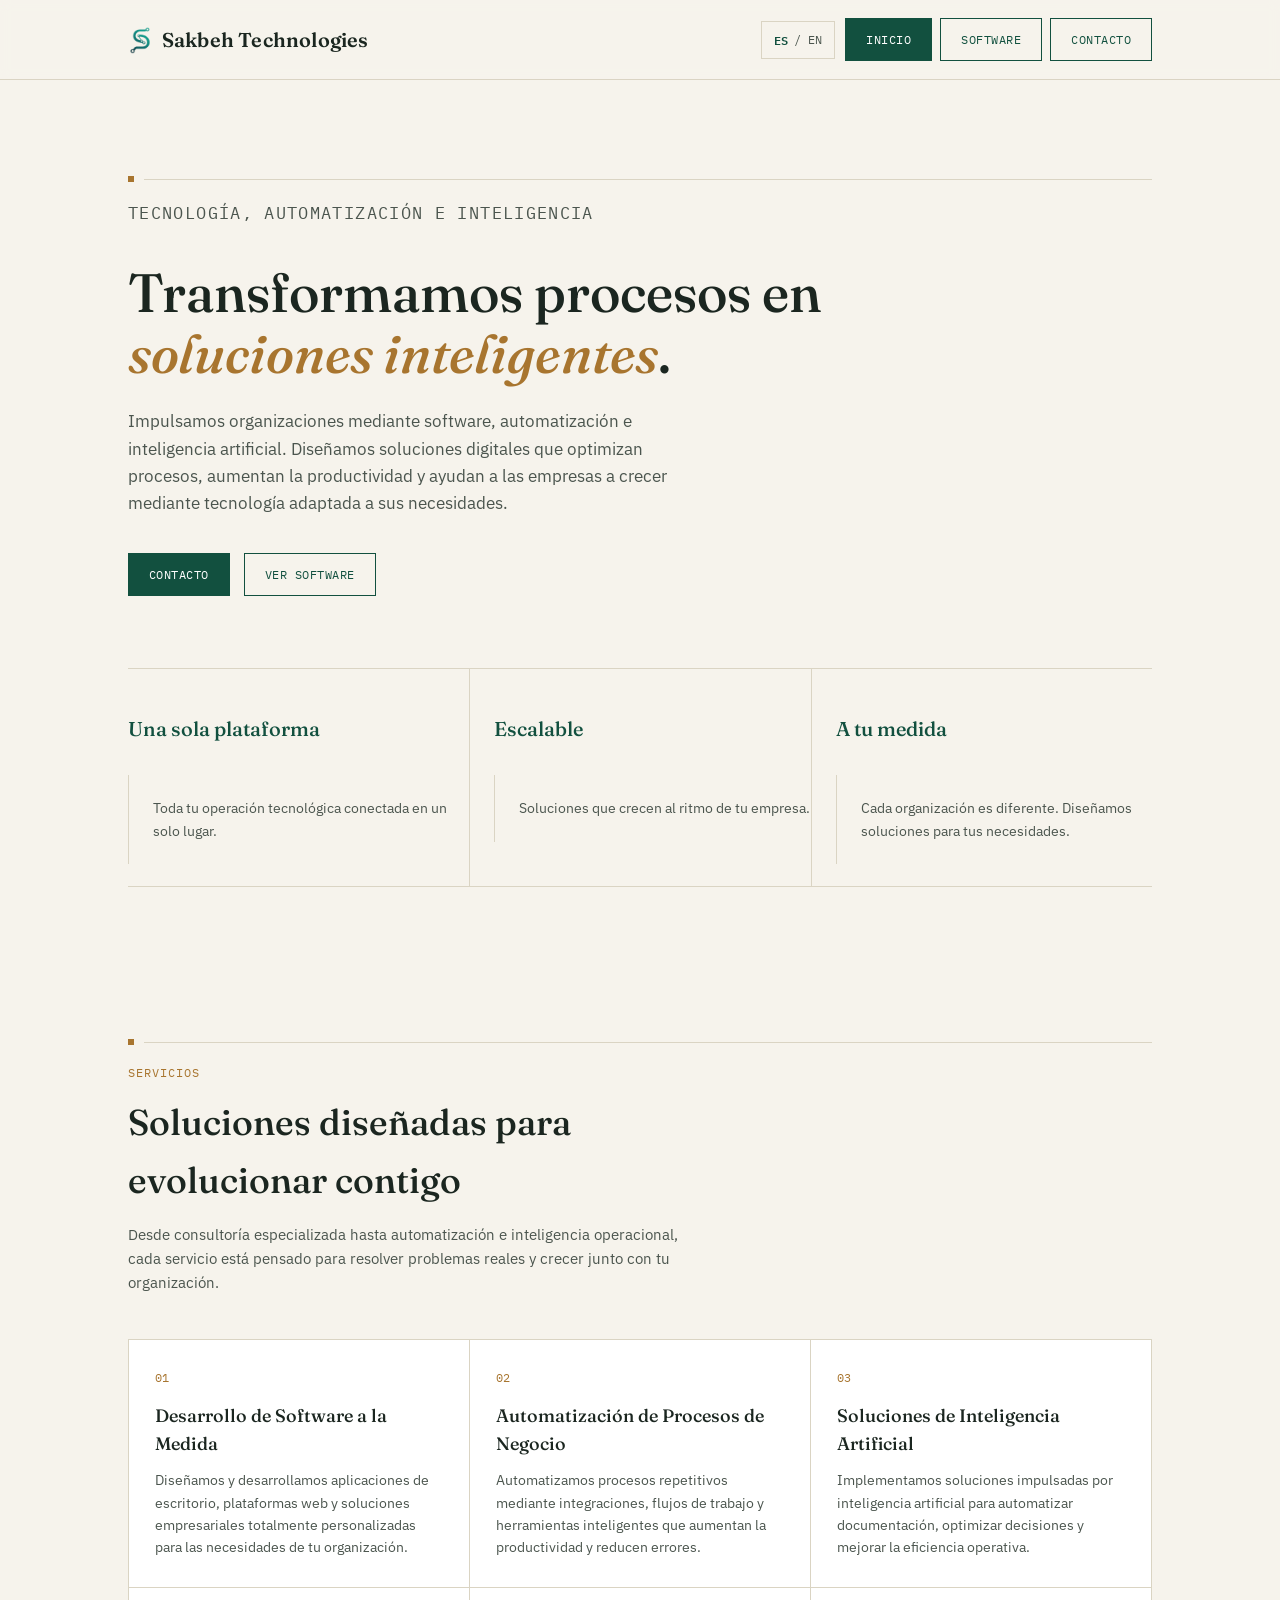
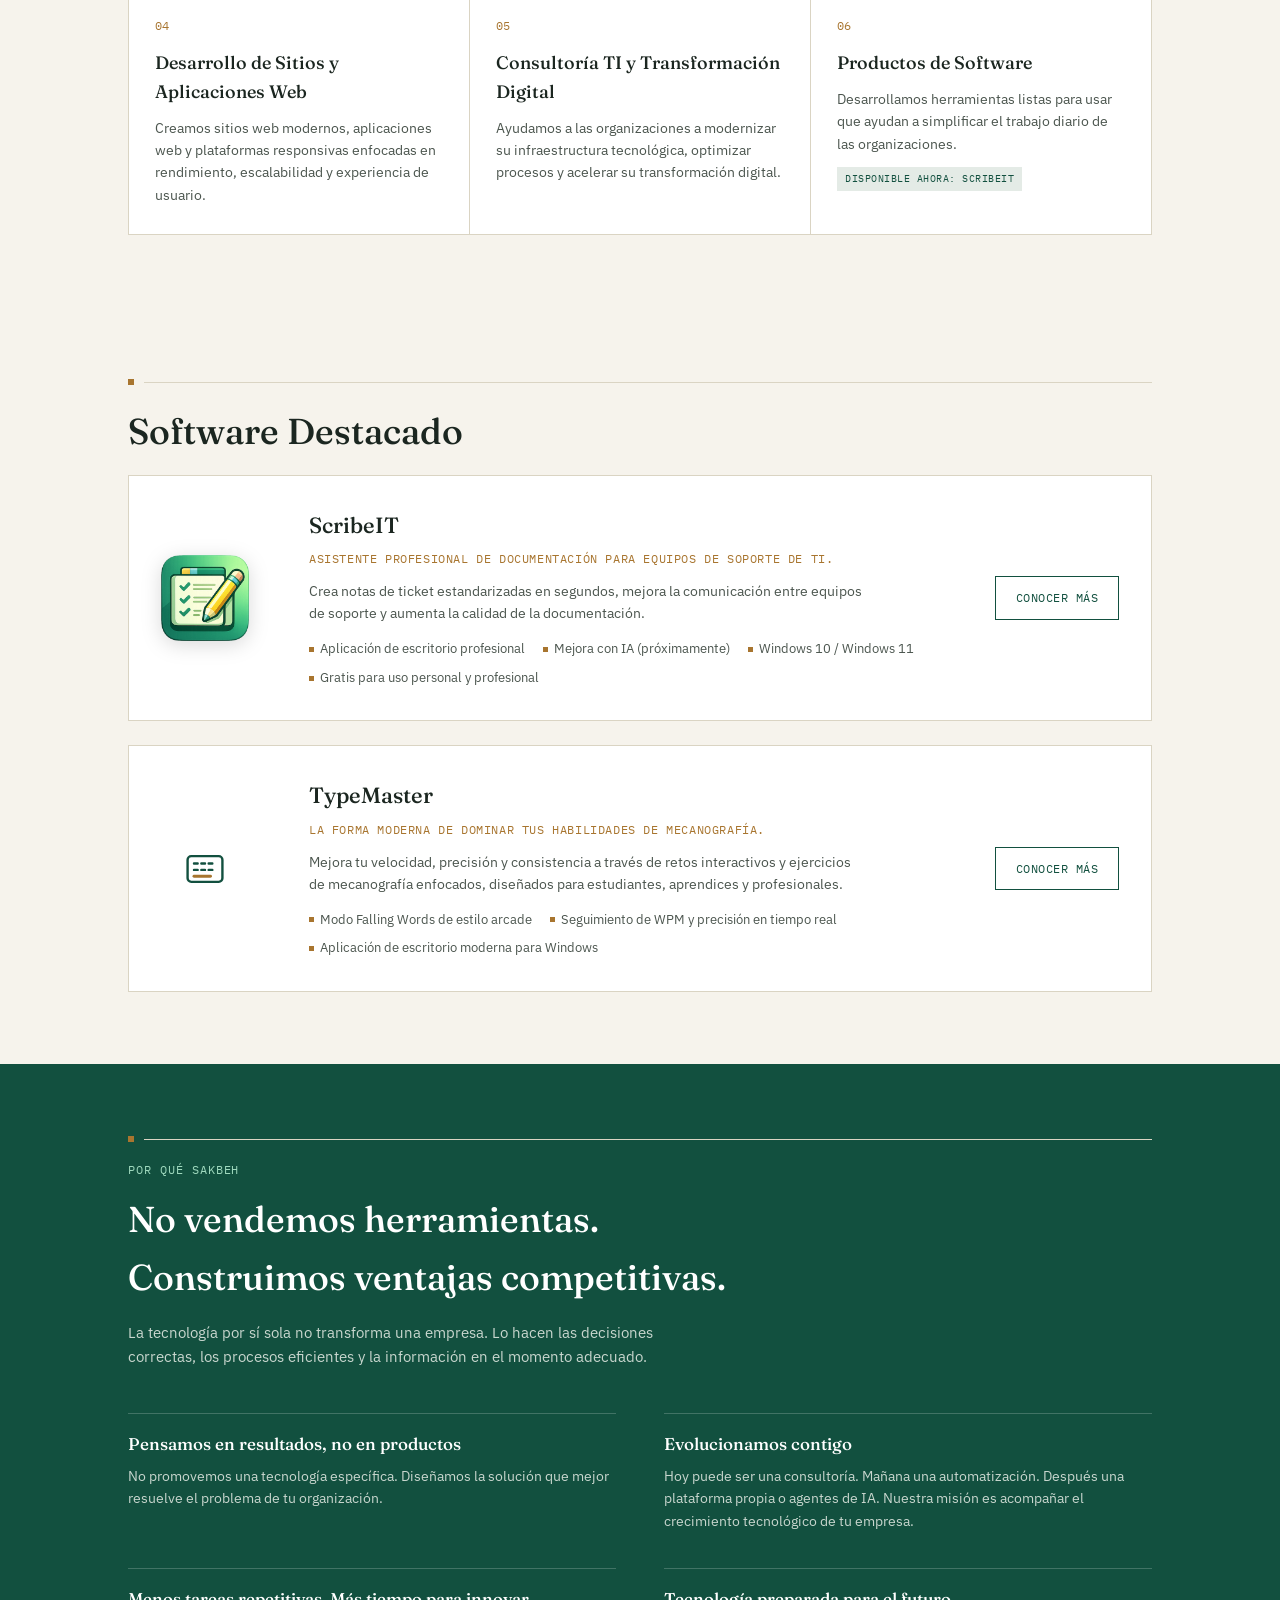
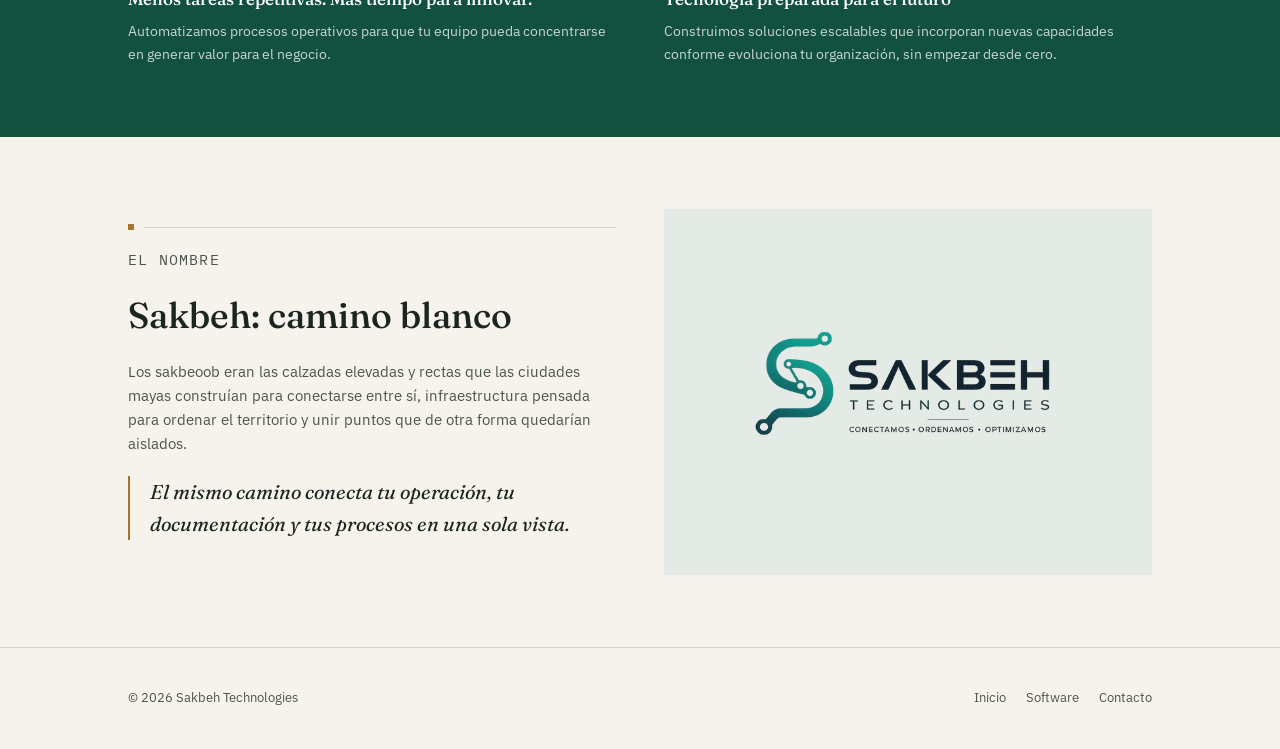
==== commit 6e215688: "Add files via upload" ====
--- a/index.html
+++ b/index.html
@@ -76,6 +76,7 @@
     <div class="wrap">
       <div class="path-rule"><span class="dot"></span><span class="seg"></span></div>
       <h2 data-i18n="featured.h2">Software Destacado</h2>
+
       <div class="featured-card">
         <div class="featured-icon"><img src="assets/scribeit-icon.png" alt="ScribeIT"></div>
         <div class="featured-body">
@@ -90,11 +91,29 @@
           </ul>
         </div>
         <div class="featured-cta">
-          <a href="software.html" class="btn btn-outline" data-i18n="featured.cta">Conocer más</a>
+          <a href="software.html#scribeit" class="btn btn-outline" data-i18n="featured.cta">Conocer más</a>
+        </div>
+      </div>
+
+      <div class="featured-card" style="margin-top:24px;">
+        <div class="featured-icon"><svg width="44" height="44" viewBox="0 0 24 24" fill="none" xmlns="http://www.w3.org/2000/svg"><rect x="2.5" y="5" width="19" height="14" rx="2" stroke="#12503F" stroke-width="1.3"/><path d="M6 9h2M10 9h2M14 9h2M6 12.5h2M10 12.5h2M14 12.5h2" stroke="#12503F" stroke-width="1.3" stroke-linecap="round"/><path d="M6 16h9" stroke="#A8752F" stroke-width="1.6" stroke-linecap="round"/></svg></div>
+        <div class="featured-body">
+          <h3>TypeMaster</h3>
+          <div class="tagline" data-i18n="typemaster.tagline">La forma moderna de dominar tus habilidades de mecanografía.</div>
+          <p data-i18n="typemaster.desc">Mejora tu velocidad, precisión y consistencia a través de retos interactivos y ejercicios de mecanografía enfocados, diseñados para estudiantes, aprendices y profesionales.</p>
+          <ul class="featured-list">
+            <li data-i18n="typemaster.feature1">Modo Falling Words de estilo arcade</li>
+            <li data-i18n="typemaster.feature3">Seguimiento de WPM y precisión en tiempo real</li>
+            <li data-i18n="typemaster.feature5">Aplicación de escritorio moderna para Windows</li>
+          </ul>
+        </div>
+        <div class="featured-cta">
+          <a href="software.html#typemaster" class="btn btn-outline" data-i18n="featured.cta">Conocer más</a>
         </div>
       </div>
     </div>
   </section>
+
 
   <section class="why">
     <div class="wrap">
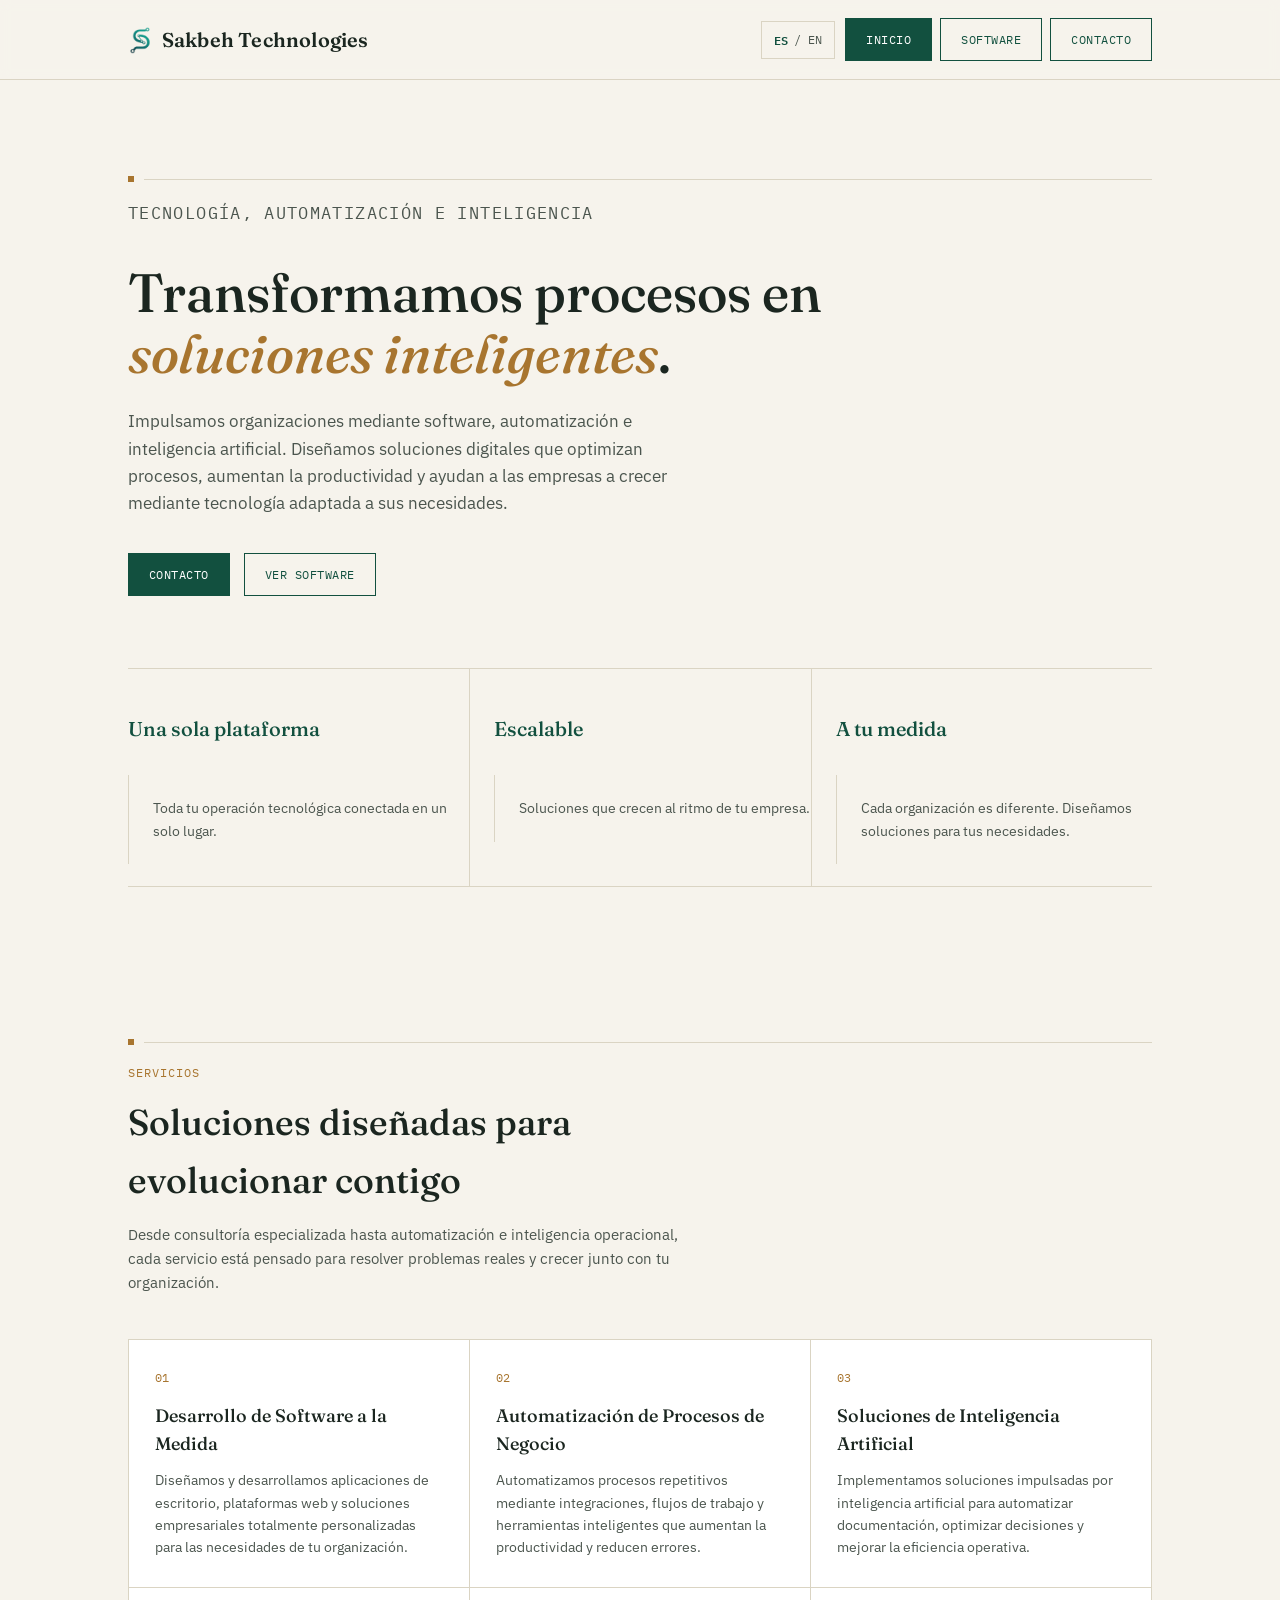
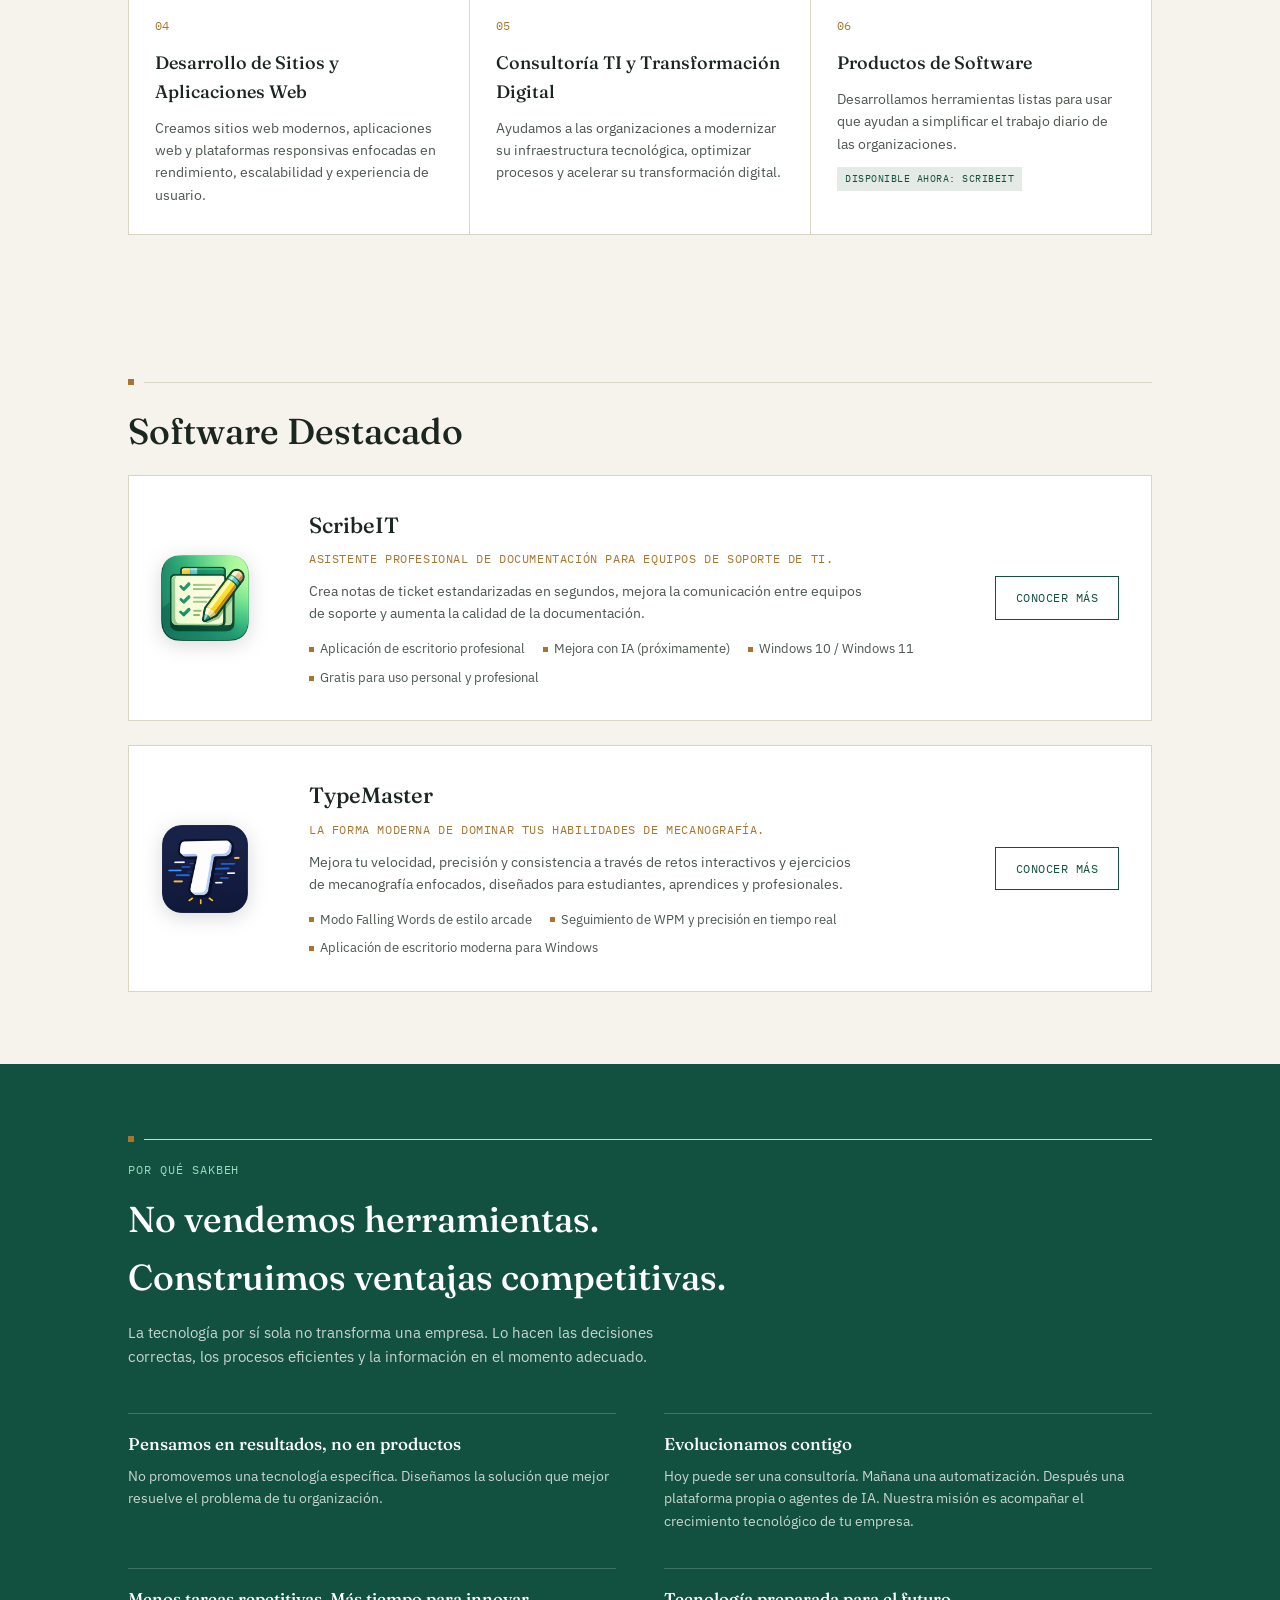
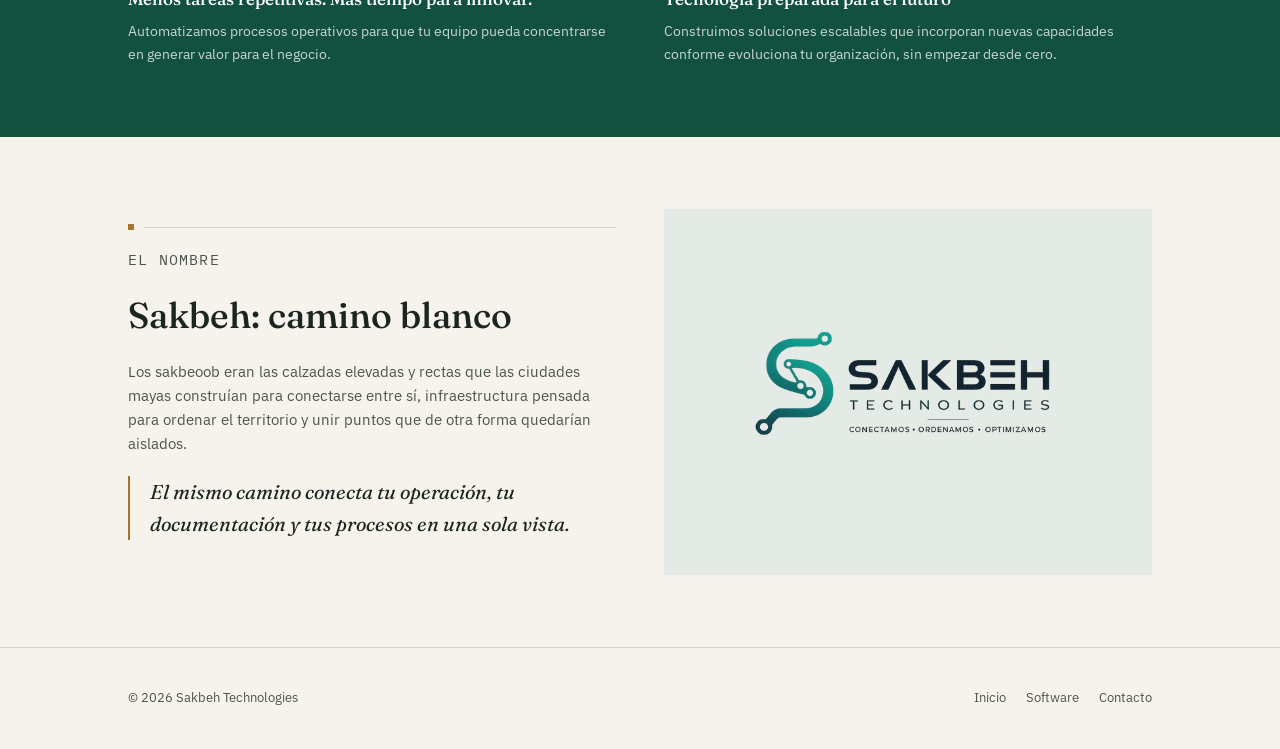
==== commit 76ca3c34: "Add files via upload" ====
--- a/index.html
+++ b/index.html
@@ -6,7 +6,7 @@
 <link rel="preconnect" href="https://fonts.googleapis.com">
 <link rel="preconnect" href="https://fonts.gstatic.com" crossorigin>
 <link href="https://fonts.googleapis.com/css2?family=Fraunces:opsz,wght@9..144,400;9..144,500;9..144,600&family=IBM+Plex+Sans:wght@400;500;600&family=IBM+Plex+Mono:wght@500&display=swap" rel="stylesheet">
-<link rel="stylesheet" href="styles.css">
+<link rel="stylesheet" href="styles.css?v=3">
 <title>Sakbeh Technologies</title>
 </head>
 <body>
@@ -96,7 +96,7 @@
       </div>
 
       <div class="featured-card" style="margin-top:24px;">
-        <div class="featured-icon"><svg width="44" height="44" viewBox="0 0 24 24" fill="none" xmlns="http://www.w3.org/2000/svg"><rect x="2.5" y="5" width="19" height="14" rx="2" stroke="#12503F" stroke-width="1.3"/><path d="M6 9h2M10 9h2M14 9h2M6 12.5h2M10 12.5h2M14 12.5h2" stroke="#12503F" stroke-width="1.3" stroke-linecap="round"/><path d="M6 16h9" stroke="#A8752F" stroke-width="1.6" stroke-linecap="round"/></svg></div>
+        <div class="featured-icon"><img src="assets/typemaster-icon.png" alt="TypeMaster"></div>
         <div class="featured-body">
           <h3>TypeMaster</h3>
           <div class="tagline" data-i18n="typemaster.tagline">La forma moderna de dominar tus habilidades de mecanografía.</div>
@@ -156,6 +156,6 @@
     </div>
   </div>
 </footer>
-<script src="script.js"></script>
+<script src="script.js?v=3"></script>
 </body>
 </html>
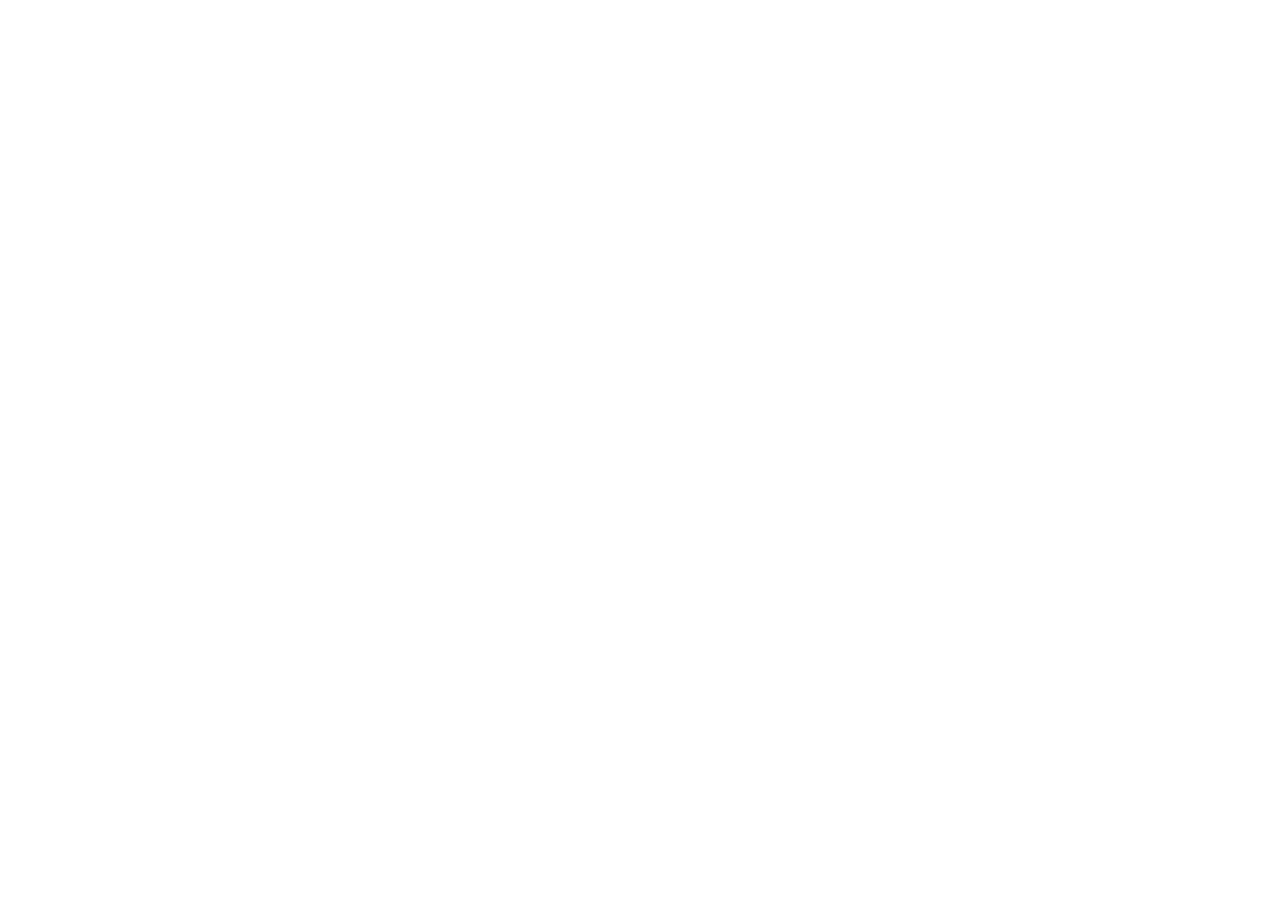
==== commit 16a3aec8: "Add files via upload" ====
--- a/index.html
+++ b/index.html
@@ -1,161 +1,12 @@
 <!DOCTYPE html>
-<html lang="es-MX">
+<html>
 <head>
-<meta charset="UTF-8">
-<meta name="viewport" content="width=device-width, initial-scale=1.0">
-<link rel="preconnect" href="https://fonts.googleapis.com">
-<link rel="preconnect" href="https://fonts.gstatic.com" crossorigin>
-<link href="https://fonts.googleapis.com/css2?family=Fraunces:opsz,wght@9..144,400;9..144,500;9..144,600&family=IBM+Plex+Sans:wght@400;500;600&family=IBM+Plex+Mono:wght@500&display=swap" rel="stylesheet">
-<link rel="stylesheet" href="styles.css?v=3">
+<meta charset="utf-8">
+<meta http-equiv="refresh" content="0; url=Home.dc.html">
 <title>Sakbeh Technologies</title>
 </head>
 <body>
-<header>
-  <div class="nav">
-    <a href="index.html" class="brand">
-      <img src="assets/icon.png" alt="" class="brand-icon">
-      Sakbeh Technologies
-    </a>
-    <div class="nav-right">
-      <button class="lang-toggle" id="langToggle" type="button" aria-label="Switch language">
-        <span id="langEs" class="active-lang">ES</span>/<span id="langEn">EN</span>
-      </button>
-      <div class="nav-pages">
-        <a href="index.html" class="btn" data-i18n="nav.home">Inicio</a>
-        <a href="software.html" class="btn btn-outline" data-i18n="nav.software">Software</a>
-        <a href="contact.html" class="btn btn-outline" data-i18n="nav.contact">Contacto</a>
-      </div>
-    </div>
-  </div>
-</header>
-
-<main>
-  <section class="hero">
-    <div class="wrap">
-      <div class="path-rule"><span class="dot"></span><span class="seg"></span></div>
-      <p class="eyebrow" data-i18n="hero.eyebrow">Tecnología, automatización e inteligencia</p>
-      <h1 data-i18n-html="hero.h1">Transformamos procesos en <em>soluciones inteligentes</em>.</h1>
-      <p data-i18n="hero.p">Impulsamos organizaciones mediante software, automatización e inteligencia artificial. Diseñamos soluciones digitales que optimizan procesos, aumentan la productividad y ayudan a las empresas a crecer mediante tecnología adaptada a sus necesidades.</p>
-      <div class="actions">
-        <a href="contact.html" class="btn" data-i18n="hero.ctaPrimary">Contacto</a>
-        <a href="software.html" class="btn btn-outline" data-i18n="hero.ctaSecondary">Ver Software</a>
-      </div>
-
-      <div class="stats">
-        <div><div class="num" data-i18n="stats.1.title">Una sola plataforma</div><div class="label" data-i18n="stats.1.desc">Toda tu operación tecnológica conectada en un solo lugar.</div></div>
-        <div><div class="num" data-i18n="stats.2.title">Escalable</div><div class="label" data-i18n="stats.2.desc">Soluciones que crecen al ritmo de tu empresa.</div></div>
-        <div><div class="num" data-i18n="stats.3.title">A tu medida</div><div class="label" data-i18n="stats.3.desc">Cada organización es diferente. Diseñamos soluciones para tus necesidades.</div></div>
-      </div>
-    </div>
-  </section>
-
-  <section id="servicios">
-    <div class="wrap">
-      <div class="path-rule"><span class="dot"></span><span class="seg"></span></div>
-      <p class="eyebrow" data-i18n="services.eyebrow">Servicios</p>
-      <h2 data-i18n="services.h2">Soluciones diseñadas para evolucionar contigo</h2>
-      <p class="section-intro" data-i18n="services.intro">Desde consultoría especializada hasta automatización e inteligencia operacional, cada servicio está pensado para resolver problemas reales y crecer junto con tu organización.</p>
-
-      <div class="services">
-        <div class="service"><div class="idx">01</div><h3 data-i18n="services.1.title">Desarrollo de Software a la Medida</h3><p data-i18n="services.1.desc">Diseñamos y desarrollamos aplicaciones de escritorio, plataformas web y soluciones empresariales totalmente personalizadas para las necesidades de tu organización.</p></div>
-        <div class="service"><div class="idx">02</div><h3 data-i18n="services.2.title">Automatización de Procesos de Negocio</h3><p data-i18n="services.2.desc">Automatizamos procesos repetitivos mediante integraciones, flujos de trabajo y herramientas inteligentes que aumentan la productividad y reducen errores.</p></div>
-        <div class="service"><div class="idx">03</div><h3 data-i18n="services.3.title">Soluciones de Inteligencia Artificial</h3><p data-i18n="services.3.desc">Implementamos soluciones impulsadas por inteligencia artificial para automatizar documentación, optimizar decisiones y mejorar la eficiencia operativa.</p></div>
-        <div class="service"><div class="idx">04</div><h3 data-i18n="services.4.title">Desarrollo de Sitios y Aplicaciones Web</h3><p data-i18n="services.4.desc">Creamos sitios web modernos, aplicaciones web y plataformas responsivas enfocadas en rendimiento, escalabilidad y experiencia de usuario.</p></div>
-        <div class="service"><div class="idx">05</div><h3 data-i18n="services.5.title">Consultoría TI y Transformación Digital</h3><p data-i18n="services.5.desc">Ayudamos a las organizaciones a modernizar su infraestructura tecnológica, optimizar procesos y acelerar su transformación digital.</p></div>
-        <div class="service">
-          <div class="idx">06</div>
-          <h3 data-i18n="services.6.title">Productos de Software</h3>
-          <p data-i18n="services.6.desc">Desarrollamos herramientas listas para usar que ayudan a simplificar el trabajo diario de las organizaciones.</p>
-          <span class="tag" data-i18n="services.6.tag">Disponible ahora: ScribeIT</span>
-        </div>
-      </div>
-    </div>
-  </section>
-
-  <section id="software-destacado">
-    <div class="wrap">
-      <div class="path-rule"><span class="dot"></span><span class="seg"></span></div>
-      <h2 data-i18n="featured.h2">Software Destacado</h2>
-
-      <div class="featured-card">
-        <div class="featured-icon"><img src="assets/scribeit-icon.png" alt="ScribeIT"></div>
-        <div class="featured-body">
-          <h3>ScribeIT</h3>
-          <div class="tagline" data-i18n="featured.tagline">Asistente profesional de documentación para equipos de soporte de TI.</div>
-          <p data-i18n="featured.desc">Crea notas de ticket estandarizadas en segundos, mejora la comunicación entre equipos de soporte y aumenta la calidad de la documentación.</p>
-          <ul class="featured-list">
-            <li data-i18n="featured.list1">Aplicación de escritorio profesional</li>
-            <li data-i18n="featured.list2">Mejora con IA (próximamente)</li>
-            <li data-i18n="featured.list3">Windows 10 / Windows 11</li>
-            <li data-i18n="featured.list4">Gratis para uso personal y profesional</li>
-          </ul>
-        </div>
-        <div class="featured-cta">
-          <a href="software.html#scribeit" class="btn btn-outline" data-i18n="featured.cta">Conocer más</a>
-        </div>
-      </div>
-
-      <div class="featured-card" style="margin-top:24px;">
-        <div class="featured-icon"><img src="assets/typemaster-icon.png" alt="TypeMaster"></div>
-        <div class="featured-body">
-          <h3>TypeMaster</h3>
-          <div class="tagline" data-i18n="typemaster.tagline">La forma moderna de dominar tus habilidades de mecanografía.</div>
-          <p data-i18n="typemaster.desc">Mejora tu velocidad, precisión y consistencia a través de retos interactivos y ejercicios de mecanografía enfocados, diseñados para estudiantes, aprendices y profesionales.</p>
-          <ul class="featured-list">
-            <li data-i18n="typemaster.feature1">Modo Falling Words de estilo arcade</li>
-            <li data-i18n="typemaster.feature3">Seguimiento de WPM y precisión en tiempo real</li>
-            <li data-i18n="typemaster.feature5">Aplicación de escritorio moderna para Windows</li>
-          </ul>
-        </div>
-        <div class="featured-cta">
-          <a href="software.html#typemaster" class="btn btn-outline" data-i18n="featured.cta">Conocer más</a>
-        </div>
-      </div>
-    </div>
-  </section>
-
-
-  <section class="why">
-    <div class="wrap">
-      <div class="path-rule"><span class="dot"></span><span class="seg"></span></div>
-      <p class="eyebrow" style="color:#9FD9BE" data-i18n="why.eyebrow">Por qué Sakbeh</p>
-      <h2 data-i18n="why.h2">No vendemos herramientas. Construimos ventajas competitivas.</h2>
-      <p class="section-intro" data-i18n="why.intro">La tecnología por sí sola no transforma una empresa. Lo hacen las decisiones correctas, los procesos eficientes y la información en el momento adecuado.</p>
-      <div class="why-grid">
-        <div class="why-item"><h3 data-i18n="why.1.title">Pensamos en resultados, no en productos</h3><p data-i18n="why.1.desc">No promovemos una tecnología específica. Diseñamos la solución que mejor resuelve el problema de tu organización.</p></div>
-        <div class="why-item"><h3 data-i18n="why.2.title">Evolucionamos contigo</h3><p data-i18n="why.2.desc">Hoy puede ser una consultoría. Mañana una automatización. Después una plataforma propia o agentes de IA. Nuestra misión es acompañar el crecimiento tecnológico de tu empresa.</p></div>
-        <div class="why-item"><h3 data-i18n="why.3.title">Menos tareas repetitivas. Más tiempo para innovar.</h3><p data-i18n="why.3.desc">Automatizamos procesos operativos para que tu equipo pueda concentrarse en generar valor para el negocio.</p></div>
-        <div class="why-item"><h3 data-i18n="why.4.title">Tecnología preparada para el futuro</h3><p data-i18n="why.4.desc">Construimos soluciones escalables que incorporan nuevas capacidades conforme evoluciona tu organización, sin empezar desde cero.</p></div>
-      </div>
-    </div>
-  </section>
-
-  <section id="nombre">
-    <div class="wrap name">
-      <div>
-        <div class="path-rule"><span class="dot"></span><span class="seg"></span></div>
-        <p class="eyebrow" data-i18n="name.eyebrow">El nombre</p>
-        <h2 data-i18n="name.h2">Sakbeh: camino blanco</h2>
-        <p data-i18n="name.p">Los sakbeoob eran las calzadas elevadas y rectas que las ciudades mayas construían para conectarse entre sí, infraestructura pensada para ordenar el territorio y unir puntos que de otra forma quedarían aislados.</p>
-        <blockquote data-i18n="name.quote">El mismo camino conecta tu operación, tu documentación y tus procesos en una sola vista.</blockquote>
-      </div>
-      <div class="name-visual">
-        <img src="assets/logo-full.png" alt="Logo de Sakbeh Technologies" class="name-logo">
-      </div>
-    </div>
-  </section>
-</main>
-
-<footer>
-  <div class="wrap" style="display:flex;justify-content:space-between;align-items:center;flex-wrap:wrap;gap:16px;width:100%;">
-    <span>&copy; 2026 Sakbeh Technologies</span>
-    <div class="f-links">
-      <a href="index.html" data-i18n="nav.home">Inicio</a>
-      <a href="software.html" data-i18n="nav.software">Software</a>
-      <a href="contact.html" data-i18n="nav.contact">Contacto</a>
-    </div>
-  </div>
-</footer>
-<script src="script.js?v=3"></script>
+<script>location.replace('Home.dc.html');</script>
+<p>Redirecting to <a href="Home.dc.html">Home.dc.html</a>...</p>
 </body>
 </html>
